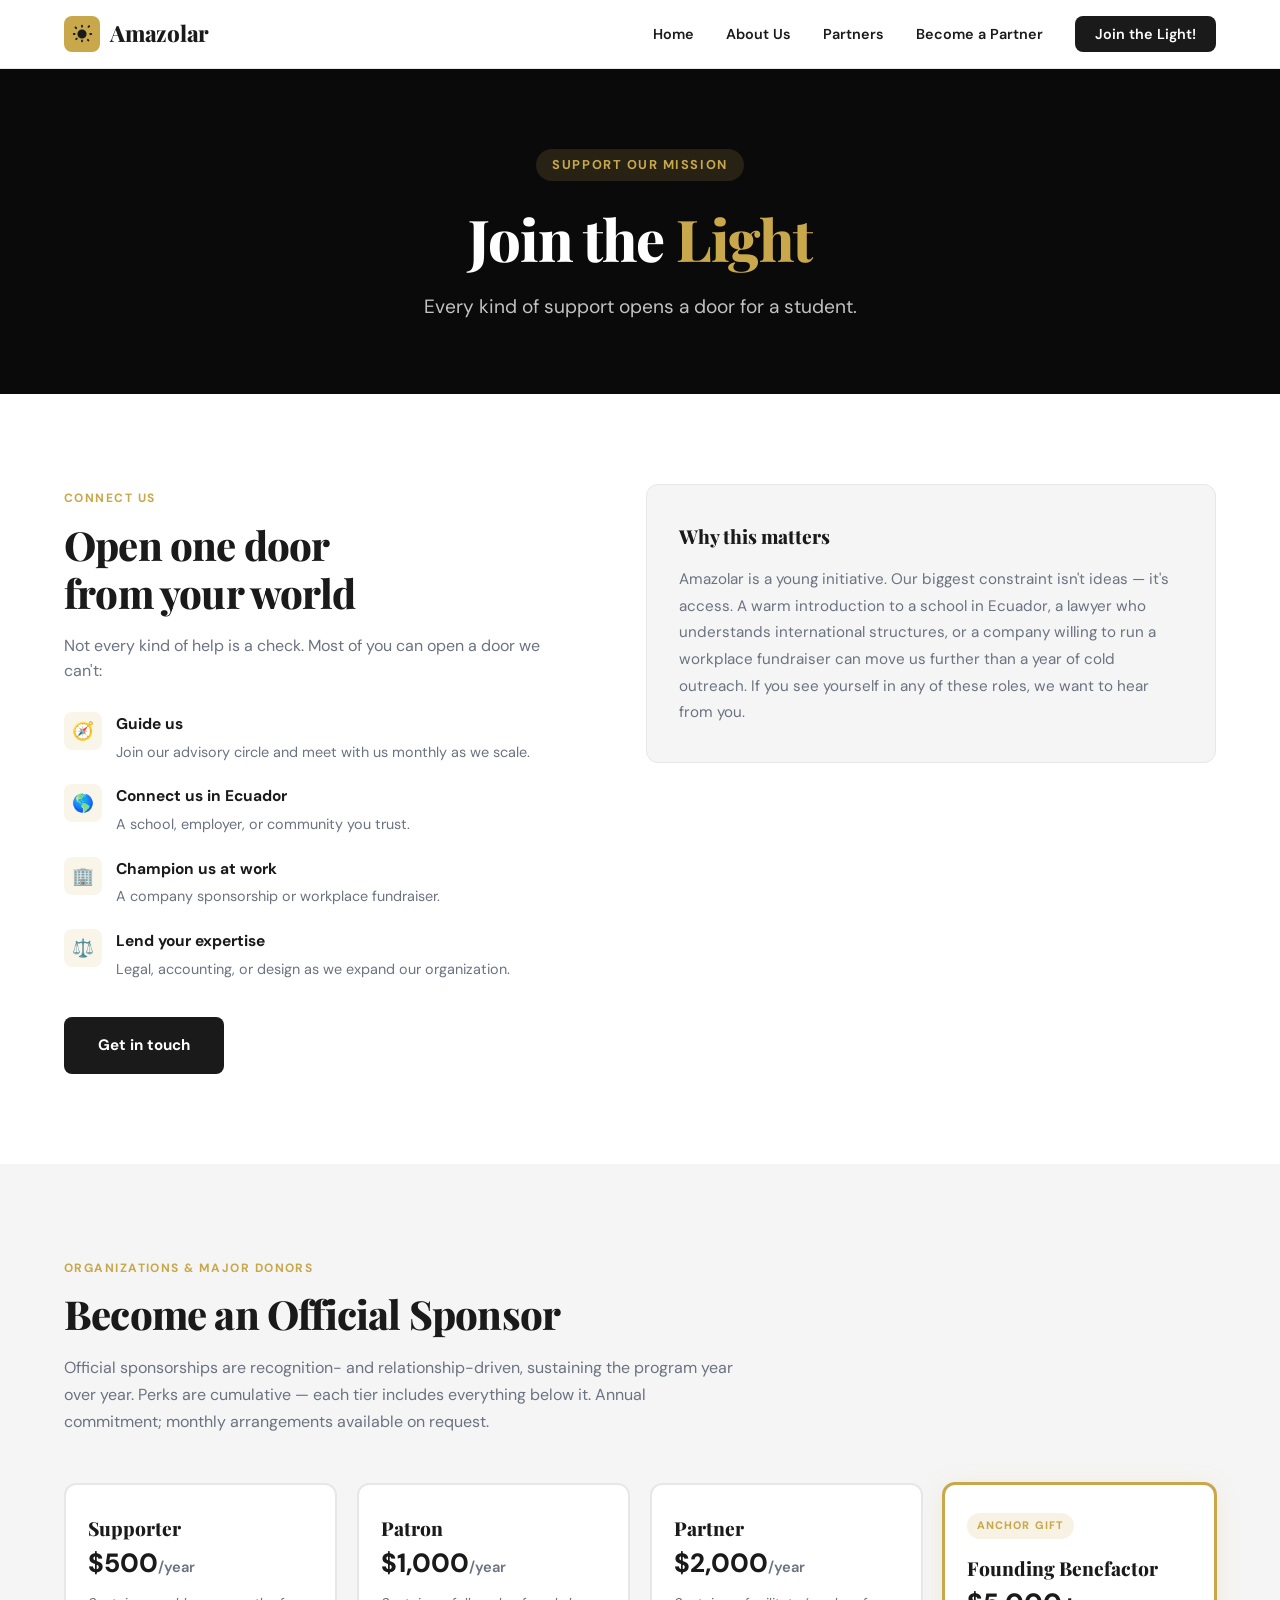
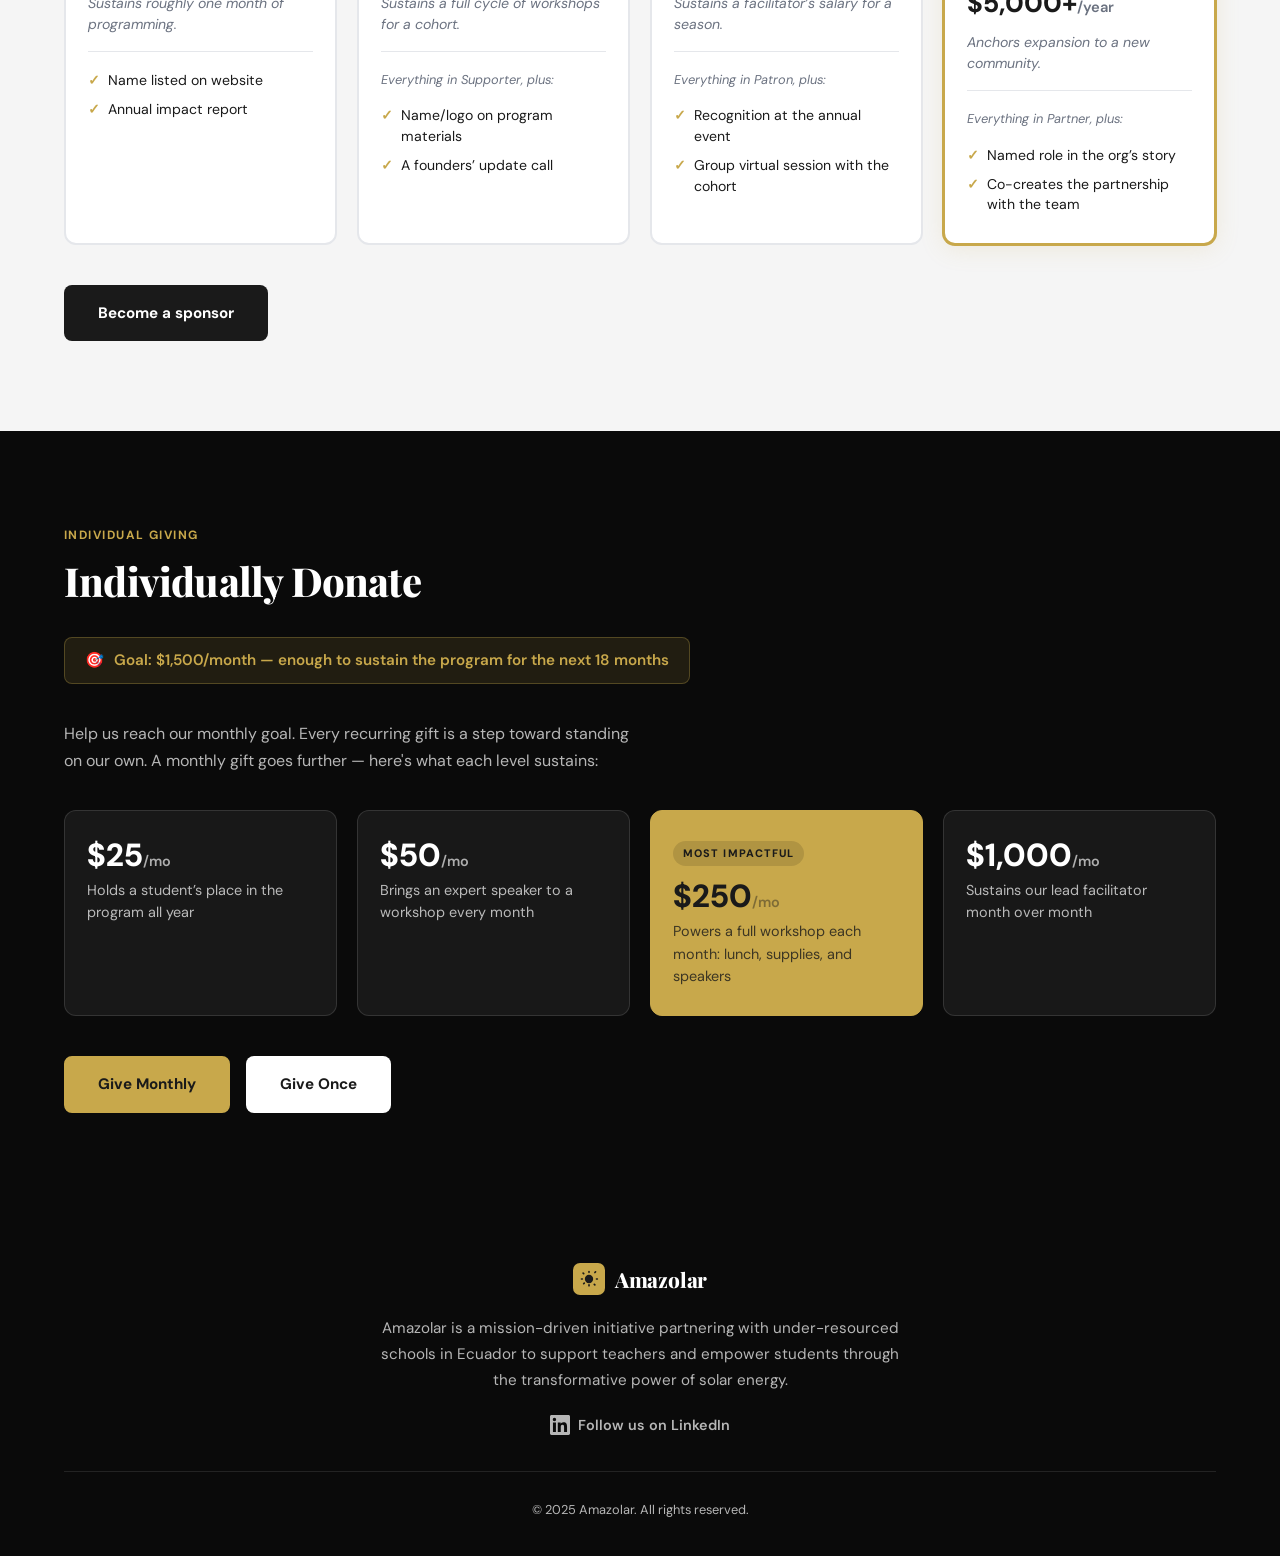
==== join.html @ b2abbf91 "Add /join page and rename CTA buttons to "Join the Light!" - Rename both "Take Action" CTAs (nav + h" ====
<!DOCTYPE html>
<html lang="en">
<head>
  <meta charset="UTF-8" />
  <meta name="viewport" content="width=device-width, initial-scale=1.0" />
  <title>Join the Light — Amazolar</title>

  <link rel="preconnect" href="https://fonts.googleapis.com" />
  <link rel="preconnect" href="https://fonts.gstatic.com" crossorigin />
  <link href="https://fonts.googleapis.com/css2?family=Playfair+Display:wght@700;800;900&family=DM+Sans:wght@400;500;600;700&display=swap" rel="stylesheet" />

  <style>
    /* ============================================================
       CSS VARIABLES — shared with index.html
    ============================================================ */
    :root {
      --navy:         #1a1a1a;
      --navy-light:   #2a2a2a;
      --green:        #c8a84b;
      --green-dark:   #a8883a;
      --white:        #ffffff;
      --off-white:    #f5f5f5;
      --gray:         #6b7280;
      --gray-light:   #e5e7eb;
      --text:         #1a1a1a;
      --dark-bg:      #0a0a0a;
      --font:         'DM Sans', sans-serif;
      --font-heading: 'Playfair Display', serif;
      --radius:       8px;
      --shadow:       0 4px 24px rgba(0,0,0,0.08);
      --transition:   0.25s ease;
    }

    /* ============================================================
       RESET & BASE
    ============================================================ */
    *, *::before, *::after { box-sizing: border-box; margin: 0; padding: 0; }
    html { scroll-behavior: smooth; font-size: 16px; }
    body { font-family: var(--font); color: var(--text); background: var(--white); line-height: 1.6; }
    img  { display: block; max-width: 100%; border-radius: var(--radius); }
    a    { text-decoration: none; color: inherit; }

    /* ============================================================
       UTILITIES
    ============================================================ */
    .container {
      width: 90%;
      max-width: 1160px;
      margin: 0 auto;
    }

    .section        { padding: 90px 0; }
    .section--gray  { background: var(--off-white); }
    .section--dark  { background: var(--dark-bg); color: var(--white); }

    .section-label {
      display: inline-block;
      font-size: 0.75rem;
      font-weight: 700;
      letter-spacing: 0.12em;
      text-transform: uppercase;
      color: var(--green);
      margin-bottom: 12px;
    }

    .section-heading {
      font-family: var(--font-heading);
      font-size: clamp(1.75rem, 3.5vw, 2.5rem);
      font-weight: 800;
      color: var(--navy);
      line-height: 1.2;
      letter-spacing: -0.02em;
      margin-bottom: 16px;
    }
    .section--dark .section-heading { color: var(--white); }

    .section-sub {
      font-size: 1.05rem;
      color: var(--gray);
      max-width: 640px;
    }
    .section--dark .section-sub { color: rgba(255,255,255,0.7); }

    /* Buttons */
    .btn {
      display: inline-block;
      padding: 14px 32px;
      border-radius: var(--radius);
      font-weight: 700;
      font-size: 0.95rem;
      cursor: pointer;
      border: 2px solid transparent;
      transition: background var(--transition), color var(--transition), border-color var(--transition);
    }
    .btn-primary  { background: var(--navy);  color: var(--white); }
    .btn-primary:hover  { background: var(--green); color: var(--navy); }
    .btn-outline  { background: transparent; color: var(--navy); border-color: var(--navy); }
    .btn-outline:hover  { background: var(--navy); color: var(--white); }
    .btn-white    { background: var(--white); color: var(--navy); }
    .btn-white:hover    { background: var(--green); color: var(--navy); }
    .btn-gold     { background: var(--green); color: var(--navy); border-color: var(--green); }
    .btn-gold:hover     { background: var(--green-dark); border-color: var(--green-dark); }

    /* ============================================================
       NAVBAR
    ============================================================ */
    .navbar {
      position: sticky; top: 0; z-index: 1000;
      background: var(--white);
      border-bottom: 1px solid var(--gray-light);
      box-shadow: 0 2px 12px rgba(0,0,0,0.06);
    }
    .navbar__inner {
      display: flex;
      align-items: center;
      justify-content: space-between;
      height: 68px;
    }
    .navbar__logo {
      display: flex;
      align-items: center;
      gap: 10px;
      font-family: var(--font-heading);
      font-size: 1.4rem;
      font-weight: 800;
      color: var(--navy);
      letter-spacing: -0.01em;
    }
    .navbar__logo-icon {
      width: 36px; height: 36px;
      background: var(--green);
      border-radius: 8px;
      display: flex; align-items: center; justify-content: center;
    }
    .navbar__logo-icon svg { width: 22px; height: 22px; fill: var(--navy); }
    .navbar__links {
      display: flex;
      align-items: center;
      gap: 32px;
      list-style: none;
    }
    .navbar__links a {
      font-size: 0.9rem;
      font-weight: 600;
      color: var(--navy);
      transition: color var(--transition);
    }
    .navbar__links a:hover { color: var(--green); }
    .navbar__links .nav-cta a {
      background: var(--navy);
      color: var(--white);
      padding: 9px 20px;
      border-radius: var(--radius);
    }
    .navbar__links .nav-cta a:hover { background: var(--green); color: var(--navy); }
    .navbar__toggle {
      display: none;
      flex-direction: column;
      gap: 5px;
      background: none; border: none; cursor: pointer; padding: 4px;
    }
    .navbar__toggle span {
      display: block;
      width: 24px; height: 2px;
      background: var(--navy);
      border-radius: 2px;
      transition: all var(--transition);
    }

    /* ============================================================
       PAGE HERO
    ============================================================ */
    .page-hero {
      background: var(--dark-bg);
      color: var(--white);
      padding: 80px 0 72px;
      text-align: center;
    }
    .page-hero__eyebrow {
      display: inline-block;
      background: rgba(200,168,75,0.15);
      color: var(--green);
      font-size: 0.8rem;
      font-weight: 700;
      letter-spacing: 0.12em;
      text-transform: uppercase;
      padding: 6px 16px;
      border-radius: 100px;
      margin-bottom: 24px;
    }
    .page-hero__heading {
      font-family: var(--font-heading);
      font-size: clamp(2.2rem, 5vw, 3.6rem);
      font-weight: 800;
      line-height: 1.15;
      letter-spacing: -0.02em;
      margin-bottom: 20px;
    }
    .page-hero__heading em { font-style: normal; color: var(--green); }
    .page-hero__sub {
      font-size: 1.2rem;
      color: rgba(255,255,255,0.75);
      max-width: 520px;
      margin: 0 auto;
    }

    /* ============================================================
       SECTION 1 — CONNECT
    ============================================================ */
    .connect__grid {
      display: grid;
      grid-template-columns: 1fr 1.1fr;
      gap: 64px;
      align-items: start;
    }
    .connect__subhead {
      font-size: 1rem;
      color: var(--gray);
      margin-bottom: 28px;
      max-width: 480px;
    }
    .connect__list {
      list-style: none;
      display: flex;
      flex-direction: column;
      gap: 20px;
      margin-bottom: 36px;
    }
    .connect__item {
      display: flex;
      gap: 14px;
      align-items: flex-start;
    }
    .connect__item-icon {
      flex-shrink: 0;
      width: 38px; height: 38px;
      background: rgba(200,168,75,0.12);
      border-radius: 8px;
      display: flex; align-items: center; justify-content: center;
      font-size: 1.1rem;
    }
    .connect__item-text strong {
      display: block;
      font-weight: 700;
      color: var(--navy);
      margin-bottom: 2px;
      font-size: 0.97rem;
    }
    .connect__item-text span {
      font-size: 0.9rem;
      color: var(--gray);
    }
    .connect__aside {
      background: var(--off-white);
      border: 1px solid var(--gray-light);
      border-radius: 12px;
      padding: 36px 32px;
      align-self: start;
    }
    .connect__aside-heading {
      font-family: var(--font-heading);
      font-size: 1.2rem;
      font-weight: 800;
      color: var(--navy);
      margin-bottom: 14px;
    }
    .connect__aside p {
      font-size: 0.95rem;
      color: var(--gray);
      line-height: 1.75;
    }

    /* ============================================================
       SECTION 2 — SPONSOR TIERS
    ============================================================ */
    .sponsor__intro {
      max-width: 680px;
      margin-bottom: 48px;
    }
    .sponsor__intro p {
      font-size: 1rem;
      color: var(--gray);
      margin-top: 12px;
      line-height: 1.7;
    }
    .tier-grid {
      display: grid;
      grid-template-columns: repeat(4, 1fr);
      gap: 20px;
      margin-bottom: 40px;
    }
    .tier-card {
      background: var(--white);
      border: 2px solid var(--gray-light);
      border-radius: 12px;
      padding: 28px 22px;
      display: flex;
      flex-direction: column;
      transition: transform var(--transition), box-shadow var(--transition);
    }
    .tier-card:hover { transform: translateY(-4px); box-shadow: 0 8px 32px rgba(0,0,0,0.1); }
    .tier-card--featured {
      border-color: var(--green);
      box-shadow: 0 0 0 1px var(--green), 0 4px 24px rgba(200,168,75,0.15);
    }
    .tier-card__badge {
      display: inline-block;
      align-self: flex-start;
      font-size: 0.68rem;
      font-weight: 800;
      letter-spacing: 0.1em;
      text-transform: uppercase;
      background: rgba(200,168,75,0.15);
      color: var(--green);
      padding: 4px 10px;
      border-radius: 100px;
      margin-bottom: 14px;
    }
    .tier-card__name {
      font-family: var(--font-heading);
      font-size: 1.2rem;
      font-weight: 800;
      color: var(--navy);
      margin-bottom: 6px;
    }
    .tier-card__amount {
      font-size: 1.65rem;
      font-weight: 800;
      color: var(--navy);
      line-height: 1;
      margin-bottom: 4px;
    }
    .tier-card__amount span {
      font-size: 0.92rem;
      font-weight: 600;
      color: var(--gray);
    }
    .tier-card__impact {
      font-size: 0.88rem;
      color: var(--gray);
      font-style: italic;
      margin: 12px 0 18px;
      padding-bottom: 16px;
      border-bottom: 1px solid var(--gray-light);
      line-height: 1.5;
    }
    .tier-card__perks {
      list-style: none;
      flex: 1;
      display: flex;
      flex-direction: column;
      gap: 9px;
    }
    .tier-card__perk {
      display: flex;
      gap: 8px;
      align-items: flex-start;
      font-size: 0.88rem;
      color: var(--text);
      line-height: 1.45;
    }
    .tier-card__perk::before {
      content: '✓';
      color: var(--green);
      font-weight: 700;
      flex-shrink: 0;
    }
    .tier-card__inherit {
      font-size: 0.8rem;
      color: var(--gray);
      font-style: italic;
      list-style: none;
      padding-bottom: 6px;
    }

    /* ============================================================
       SECTION 3 — INDIVIDUAL MONTHLY
    ============================================================ */
    .monthly-goal {
      display: inline-flex;
      align-items: center;
      gap: 10px;
      background: rgba(200,168,75,0.12);
      border: 1px solid rgba(200,168,75,0.3);
      border-radius: var(--radius);
      padding: 10px 20px;
      margin-top: 16px;
      margin-bottom: 36px;
      font-size: 0.95rem;
      font-weight: 600;
      color: var(--green);
    }
    .monthly-intro {
      font-size: 1rem;
      color: rgba(255,255,255,0.7);
      max-width: 580px;
      margin-bottom: 36px;
      line-height: 1.7;
    }
    .monthly-grid {
      display: grid;
      grid-template-columns: repeat(4, 1fr);
      gap: 20px;
      margin-bottom: 40px;
    }
    .monthly-card {
      background: rgba(255,255,255,0.06);
      border: 1px solid rgba(255,255,255,0.12);
      border-radius: 12px;
      padding: 28px 22px;
      transition: background var(--transition), transform var(--transition);
    }
    .monthly-card:hover { background: rgba(255,255,255,0.1); transform: translateY(-2px); }
    .monthly-card--featured {
      background: var(--green);
      border-color: var(--green);
    }
    .monthly-card--featured .monthly-card__amount { color: var(--navy); }
    .monthly-card--featured .monthly-card__amount span { color: rgba(26,26,26,0.65); }
    .monthly-card--featured .monthly-card__impact   { color: var(--navy); opacity: 0.8; }
    .monthly-card--featured .monthly-card__badge    { background: rgba(0,0,0,0.12); color: var(--navy); }
    .monthly-card__badge {
      display: inline-block;
      font-size: 0.68rem;
      font-weight: 800;
      letter-spacing: 0.1em;
      text-transform: uppercase;
      background: rgba(255,255,255,0.1);
      color: rgba(255,255,255,0.7);
      padding: 4px 10px;
      border-radius: 100px;
      margin-bottom: 14px;
    }
    .monthly-card__amount {
      font-size: 2rem;
      font-weight: 800;
      color: var(--white);
      line-height: 1;
      margin-bottom: 8px;
    }
    .monthly-card__amount span {
      font-size: 0.9rem;
      font-weight: 600;
      opacity: 0.65;
    }
    .monthly-card__impact {
      font-size: 0.9rem;
      color: rgba(255,255,255,0.7);
      line-height: 1.55;
    }
    .join-ctas {
      display: flex;
      gap: 16px;
      flex-wrap: wrap;
      align-items: center;
    }

    /* ============================================================
       FOOTER
    ============================================================ */
    .footer {
      background: var(--dark-bg);
      color: rgba(255,255,255,0.7);
      padding: 60px 0 36px;
    }
    .footer__inner {
      display: flex;
      flex-direction: column;
      align-items: center;
      text-align: center;
      gap: 20px;
    }
    .footer__logo {
      display: flex;
      align-items: center;
      gap: 10px;
      font-family: var(--font-heading);
      font-size: 1.3rem;
      font-weight: 800;
      color: var(--white);
      letter-spacing: -0.01em;
    }
    .footer__logo-icon {
      width: 32px; height: 32px;
      background: var(--green);
      border-radius: 7px;
      display: flex; align-items: center; justify-content: center;
    }
    .footer__logo-icon svg { width: 20px; height: 20px; fill: var(--navy); }
    .footer__mission {
      max-width: 520px;
      font-size: 0.95rem;
      line-height: 1.7;
    }
    .footer__social a {
      display: inline-flex;
      align-items: center;
      gap: 8px;
      color: rgba(255,255,255,0.7);
      font-size: 0.9rem;
      font-weight: 600;
      transition: color var(--transition);
    }
    .footer__social a:hover { color: var(--white); }
    .footer__social svg { width: 20px; height: 20px; fill: currentColor; }
    .footer__divider {
      width: 100%;
      height: 1px;
      background: rgba(255,255,255,0.1);
      margin: 8px 0;
    }
    .footer__copy { font-size: 0.8rem; }

    /* ============================================================
       RESPONSIVE
    ============================================================ */
    @media (max-width: 1000px) {
      .tier-grid    { grid-template-columns: repeat(2, 1fr); }
      .monthly-grid { grid-template-columns: repeat(2, 1fr); }
      .connect__grid { grid-template-columns: 1fr; gap: 40px; }
    }

    @media (max-width: 640px) {
      .section { padding: 64px 0; }
      .tier-grid    { grid-template-columns: 1fr; }
      .monthly-grid { grid-template-columns: 1fr; }
      .join-ctas    { flex-direction: column; }
      .join-ctas .btn { text-align: center; width: 100%; }

      .navbar__links { display: none; flex-direction: column; gap: 0; }
      .navbar__links.open {
        display: flex;
        position: absolute;
        top: 68px; left: 0;
        width: 100%;
        background: var(--white);
        border-bottom: 1px solid var(--gray-light);
        padding: 16px 0;
      }
      .navbar__links.open li { width: 100%; }
      .navbar__links.open li a { display: block; padding: 12px 24px; font-size: 1rem; }
      .navbar__links.open .nav-cta a { margin: 8px 24px; display: block; text-align: center; }
      .navbar__toggle { display: flex; }
      .navbar { position: relative; }
    }
  </style>
</head>
<body>

  <!-- ============================================================
       NAVBAR
  ============================================================ -->
  <nav class="navbar" role="navigation" aria-label="Main navigation">
    <div class="container navbar__inner">

      <a class="navbar__logo" href="/" aria-label="Amazolar home">
        <div class="navbar__logo-icon" aria-hidden="true">
          <svg viewBox="0 0 24 24" xmlns="http://www.w3.org/2000/svg" aria-hidden="true">
            <path d="M12 2a1 1 0 0 1 1 1v1a1 1 0 0 1-2 0V3a1 1 0 0 1 1-1zm0 16a1 1 0 0 1 1 1v1a1 1 0 0 1-2 0v-1a1 1 0 0 1 1-1zM4.22 4.22a1 1 0 0 1 1.42 0l.7.7a1 1 0 0 1-1.41 1.42l-.71-.71a1 1 0 0 1 0-1.41zm13.44 13.44a1 1 0 0 1 1.41 0l.71.71a1 1 0 0 1-1.41 1.41l-.71-.71a1 1 0 0 1 0-1.41zM2 12a1 1 0 0 1 1-1h1a1 1 0 0 1 0 2H3a1 1 0 0 1-1-1zm18 0a1 1 0 0 1 1-1h1a1 1 0 0 1 0 2h-1a1 1 0 0 1-1-1zM4.92 18.36a1 1 0 0 1 0-1.41l.7-.71a1 1 0 1 1 1.42 1.41l-.71.71a1 1 0 0 1-1.41 0zm13.44-13.44a1 1 0 0 1 0-1.41l.71-.71a1 1 0 1 1 1.41 1.41l-.71.71a1 1 0 0 1-1.41 0zM12 7a5 5 0 1 1 0 10A5 5 0 0 1 12 7z"/>
          </svg>
        </div>
        Amazolar
      </a>

      <ul class="navbar__links" id="navLinks">
        <li><a href="/#home">Home</a></li>
        <li><a href="/#about">About Us</a></li>
        <li><a href="/#recognitions">Partners</a></li>
        <li><a href="/#partner">Become a Partner</a></li>
        <li class="nav-cta"><a href="/join" aria-current="page">Join the Light!</a></li>
      </ul>

      <button class="navbar__toggle" id="navToggle" aria-expanded="false" aria-controls="navLinks" aria-label="Toggle navigation">
        <span></span><span></span><span></span>
      </button>
    </div>
  </nav>

  <!-- ============================================================
       PAGE HERO
  ============================================================ -->
  <section class="page-hero" aria-labelledby="join-heading">
    <div class="container">
      <div class="page-hero__eyebrow">Support Our Mission</div>
      <h1 class="page-hero__heading" id="join-heading">
        Join the <em>Light</em>
      </h1>
      <p class="page-hero__sub">
        Every kind of support opens a door for a student.
      </p>
    </div>
  </section>

  <!-- ============================================================
       SECTION 1 — CONNECT US
  ============================================================ -->
  <section class="section" id="connect" aria-labelledby="connect-heading">
    <div class="container">
      <div class="connect__grid">

        <!-- Left: heading + list + CTA -->
        <div>
          <span class="section-label">Connect Us</span>
          <h2 class="section-heading" id="connect-heading">
            Open one door<br />from your world
          </h2>
          <p class="connect__subhead">
            Not every kind of help is a check. Most of you can open a door we can't:
          </p>
          <ul class="connect__list" id="connect-list" aria-label="Ways to connect us">
            <!-- rendered by JS -->
          </ul>
          <a href="#" id="connect-cta" class="btn btn-primary">Get in touch</a>
        </div>

        <!-- Right: context aside -->
        <aside class="connect__aside" aria-label="Why this matters">
          <div class="connect__aside-heading">Why this matters</div>
          <p>
            Amazolar is a young initiative. Our biggest constraint isn't ideas — it's access.
            A warm introduction to a school in Ecuador, a lawyer who understands international
            structures, or a company willing to run a workplace fundraiser can move us further
            than a year of cold outreach. If you see yourself in any of these roles, we want
            to hear from you.
          </p>
        </aside>

      </div>
    </div>
  </section>

  <!-- ============================================================
       SECTION 2 — BECOME AN OFFICIAL SPONSOR
  ============================================================ -->
  <section class="section section--gray" id="sponsors" aria-labelledby="sponsor-heading">
    <div class="container">

      <div class="sponsor__intro">
        <span class="section-label">Organizations &amp; Major Donors</span>
        <h2 class="section-heading" id="sponsor-heading">Become an Official Sponsor</h2>
        <p>
          Official sponsorships are recognition- and relationship-driven, sustaining the program
          year over year. Perks are cumulative — each tier includes everything below it.
          Annual commitment; monthly arrangements available on request.
        </p>
      </div>

      <div class="tier-grid" id="sponsor-tiers" role="list" aria-label="Sponsorship tiers">
        <!-- rendered by JS -->
      </div>

      <a href="#" id="sponsor-cta" class="btn btn-primary">Become a sponsor</a>

    </div>
  </section>

  <!-- ============================================================
       SECTION 3 — INDIVIDUALLY DONATE
  ============================================================ -->
  <section class="section section--dark" id="donate" aria-labelledby="donate-heading">
    <div class="container">

      <span class="section-label">Individual Giving</span>
      <h2 class="section-heading" id="donate-heading">Individually Donate</h2>

      <div class="monthly-goal" role="status" aria-label="Fundraising goal">
        <span aria-hidden="true">🎯</span>
        Goal: $1,500/month — enough to sustain the program for the next 18 months
      </div>

      <p class="monthly-intro">
        Help us reach our monthly goal. Every recurring gift is a step toward standing on our own.
        A monthly gift goes further — here's what each level sustains:
      </p>

      <div class="monthly-grid" id="monthly-tiers" role="list" aria-label="Monthly giving levels">
        <!-- rendered by JS -->
      </div>

      <div class="join-ctas">
        <a href="#" id="donate-monthly-cta" class="btn btn-gold">Give Monthly</a>
        <a href="#" id="donate-once-cta"    class="btn btn-white">Give Once</a>
      </div>

    </div>
  </section>

  <!-- ============================================================
       FOOTER
  ============================================================ -->
  <footer class="footer" role="contentinfo">
    <div class="container footer__inner">

      <div class="footer__logo">
        <div class="footer__logo-icon" aria-hidden="true">
          <svg viewBox="0 0 24 24" xmlns="http://www.w3.org/2000/svg" aria-hidden="true">
            <path d="M12 2a1 1 0 0 1 1 1v1a1 1 0 0 1-2 0V3a1 1 0 0 1 1-1zm0 16a1 1 0 0 1 1 1v1a1 1 0 0 1-2 0v-1a1 1 0 0 1 1-1zM4.22 4.22a1 1 0 0 1 1.42 0l.7.7a1 1 0 0 1-1.41 1.42l-.71-.71a1 1 0 0 1 0-1.41zm13.44 13.44a1 1 0 0 1 1.41 0l.71.71a1 1 0 0 1-1.41 1.41l-.71-.71a1 1 0 0 1 0-1.41zM2 12a1 1 0 0 1 1-1h1a1 1 0 0 1 0 2H3a1 1 0 0 1-1-1zm18 0a1 1 0 0 1 1-1h1a1 1 0 0 1 0 2h-1a1 1 0 0 1-1-1zM4.92 18.36a1 1 0 0 1 0-1.41l.7-.71a1 1 0 1 1 1.42 1.41l-.71.71a1 1 0 0 1-1.41 0zm13.44-13.44a1 1 0 0 1 0-1.41l.71-.71a1 1 0 1 1 1.41 1.41l-.71.71a1 1 0 0 1-1.41 0zM12 7a5 5 0 1 1 0 10A5 5 0 0 1 12 7z"/>
          </svg>
        </div>
        Amazolar
      </div>

      <p class="footer__mission">
        Amazolar is a mission-driven initiative partnering with under-resourced schools
        in Ecuador to support teachers and empower students through the transformative
        power of solar energy.
      </p>

      <div class="footer__social">
        <a href="https://www.linkedin.com/company/amazolar" target="_blank" rel="noopener noreferrer" aria-label="Amazolar on LinkedIn">
          <svg viewBox="0 0 24 24" xmlns="http://www.w3.org/2000/svg" aria-hidden="true">
            <path d="M20.447 20.452h-3.554v-5.569c0-1.328-.027-3.037-1.852-3.037-1.853 0-2.136 1.445-2.136 2.939v5.667H9.351V9h3.414v1.561h.046c.477-.9 1.637-1.85 3.37-1.85 3.601 0 4.267 2.37 4.267 5.455v6.286zM5.337 7.433a2.062 2.062 0 0 1-2.063-2.065 2.064 2.064 0 1 1 2.063 2.065zm1.782 13.019H3.555V9h3.564v11.452zM22.225 0H1.771C.792 0 0 .774 0 1.729v20.542C0 23.227.792 24 1.771 24h20.451C23.2 24 24 23.227 24 22.271V1.729C24 .774 23.2 0 22.222 0h.003z"/>
          </svg>
          Follow us on LinkedIn
        </a>
      </div>

      <div class="footer__divider"></div>
      <p class="footer__copy">&copy; 2025 Amazolar. All rights reserved.</p>
    </div>
  </footer>

  <style>.sr-only { position:absolute; width:1px; height:1px; padding:0; margin:-1px; overflow:hidden; clip:rect(0,0,0,0); white-space:nowrap; border:0; }</style>

  <!-- Links config (edit links.js to wire up real URLs) -->
  <script src="links.js"></script>

  <script>
    // ============================================================
    // DATA ARRAYS — edit these to update the page content
    // ============================================================

    const CONNECT_ITEMS = [
      {
        icon: '🧭',
        label: 'Guide us',
        desc:  'Join our advisory circle and meet with us monthly as we scale.',
      },
      {
        icon: '🌎',
        label: 'Connect us in Ecuador',
        desc:  'A school, employer, or community you trust.',
      },
      {
        icon: '🏢',
        label: 'Champion us at work',
        desc:  'A company sponsorship or workplace fundraiser.',
      },
      {
        icon: '⚖️',
        label: 'Lend your expertise',
        desc:  'Legal, accounting, or design as we expand our organization.',
      },
    ];

    // Perks are incremental per tier; the renderer builds cumulative lists.
    const SPONSOR_TIERS = [
      {
        name:   'Supporter',
        amount: '$500',
        impact: 'Sustains roughly one month of programming.',
        perks: [
          'Name listed on website',
          'Annual impact report',
        ],
      },
      {
        name:   'Patron',
        amount: '$1,000',
        impact: 'Sustains a full cycle of workshops for a cohort.',
        perks: [
          'Name/logo on program materials',
          'A founders\u2019 update call',
        ],
      },
      {
        name:   'Partner',
        amount: '$2,000',
        impact: 'Sustains a facilitator\u2019s salary for a season.',
        perks: [
          'Recognition at the annual event',
          'Group virtual session with the cohort',
        ],
      },
      {
        name:     'Founding Benefactor',
        amount:   '$5,000+',
        impact:   'Anchors expansion to a new community.',
        featured: true,
        perks: [
          'Named role in the org\u2019s story',
          'Co-creates the partnership with the team',
        ],
      },
    ];

    const MONTHLY_TIERS = [
      {
        amount: '$25',
        impact: 'Holds a student\u2019s place in the program all year',
      },
      {
        amount: '$50',
        impact: 'Brings an expert speaker to a workshop every month',
      },
      {
        amount:   '$250',
        impact:   'Powers a full workshop each month: lunch, supplies, and speakers',
        featured: true,
      },
      {
        amount: '$1,000',
        impact: 'Sustains our lead facilitator month over month',
      },
    ];

    // ============================================================
    // RENDERERS
    // ============================================================

    function renderConnectItems() {
      document.getElementById('connect-list').innerHTML = CONNECT_ITEMS.map(item => `
        <li class="connect__item">
          <div class="connect__item-icon" aria-hidden="true">${item.icon}</div>
          <div class="connect__item-text">
            <strong>${item.label}</strong>
            <span>${item.desc}</span>
          </div>
        </li>
      `).join('');
    }

    function renderSponsorTiers() {
      const container = document.getElementById('sponsor-tiers');

      container.innerHTML = SPONSOR_TIERS.map((tier, idx) => {
        const inheritNote = idx > 0
          ? `<li class="tier-card__inherit">Everything in ${SPONSOR_TIERS[idx - 1].name}, plus:</li>`
          : '';
        const perksHtml = tier.perks.map(p =>
          `<li class="tier-card__perk">${p}</li>`
        ).join('');

        return `
          <div class="tier-card${tier.featured ? ' tier-card--featured' : ''}" role="listitem">
            ${tier.featured ? '<div class="tier-card__badge">Anchor Gift</div>' : ''}
            <div class="tier-card__name">${tier.name}</div>
            <div class="tier-card__amount">${tier.amount}<span>/year</span></div>
            <div class="tier-card__impact">${tier.impact}</div>
            <ul class="tier-card__perks" aria-label="Recognition for ${tier.name}">
              ${inheritNote}
              ${perksHtml}
            </ul>
          </div>
        `;
      }).join('');
    }

    function renderMonthlyTiers() {
      document.getElementById('monthly-tiers').innerHTML = MONTHLY_TIERS.map(tier => `
        <div class="monthly-card${tier.featured ? ' monthly-card--featured' : ''}" role="listitem">
          ${tier.featured ? '<div class="monthly-card__badge">Most impactful</div>' : ''}
          <div class="monthly-card__amount">${tier.amount}<span>/mo</span></div>
          <div class="monthly-card__impact">${tier.impact}</div>
        </div>
      `).join('');
    }

    function wireLinks() {
      document.getElementById('connect-cta').href      = LINKS.CONNECT_ACTION;
      document.getElementById('sponsor-cta').href      = LINKS.SPONSOR_ACTION;
      document.getElementById('donate-monthly-cta').href = LINKS.DONATE_MONTHLY_URL;
      document.getElementById('donate-once-cta').href  = LINKS.DONATE_ONCE_URL;
    }

    // Mobile nav toggle
    const toggle   = document.getElementById('navToggle');
    const navLinks = document.getElementById('navLinks');
    toggle.addEventListener('click', () => {
      const isOpen = navLinks.classList.toggle('open');
      toggle.setAttribute('aria-expanded', isOpen);
    });
    navLinks.querySelectorAll('a').forEach(link => {
      link.addEventListener('click', () => {
        navLinks.classList.remove('open');
        toggle.setAttribute('aria-expanded', false);
      });
    });

    // Init
    document.addEventListener('DOMContentLoaded', () => {
      renderConnectItems();
      renderSponsorTiers();
      renderMonthlyTiers();
      wireLinks();
    });
  </script>

</body>
</html>
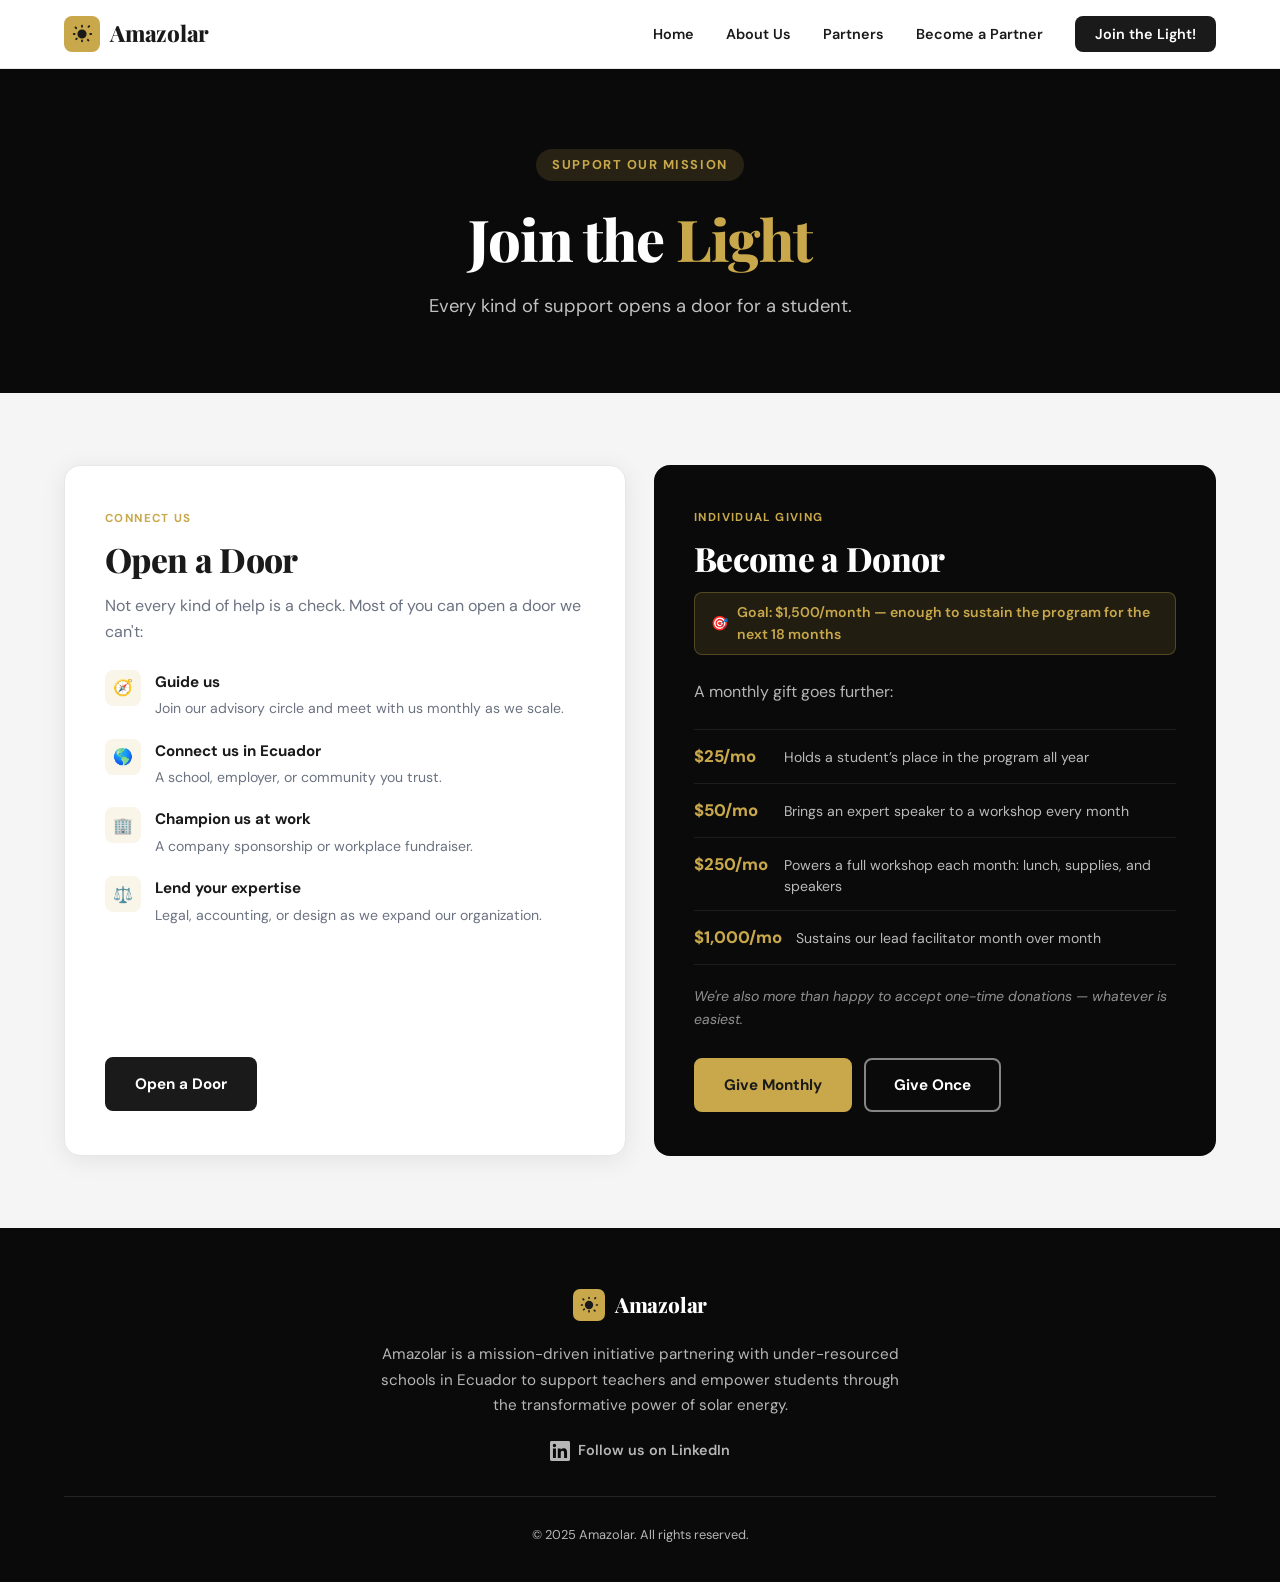
==== commit 72e0e98a: "Redesign /join page: two-column layout, remove sponsor tiers - Remove "Become an Official Sponsor" s" ====
--- a/join.html
+++ b/join.html
@@ -36,7 +36,7 @@
     ============================================================ */
     *, *::before, *::after { box-sizing: border-box; margin: 0; padding: 0; }
     html { scroll-behavior: smooth; font-size: 16px; }
-    body { font-family: var(--font); color: var(--text); background: var(--white); line-height: 1.6; }
+    body { font-family: var(--font); color: var(--text); background: var(--off-white); line-height: 1.6; }
     img  { display: block; max-width: 100%; border-radius: var(--radius); }
     a    { text-decoration: none; color: inherit; }
 
@@ -49,42 +49,22 @@
       margin: 0 auto;
     }
 
-    .section        { padding: 90px 0; }
-    .section--gray  { background: var(--off-white); }
-    .section--dark  { background: var(--dark-bg); color: var(--white); }
+    .section { padding: 72px 0; }
 
     .section-label {
       display: inline-block;
-      font-size: 0.75rem;
+      font-size: 0.72rem;
       font-weight: 700;
       letter-spacing: 0.12em;
       text-transform: uppercase;
       color: var(--green);
-      margin-bottom: 12px;
-    }
-
-    .section-heading {
-      font-family: var(--font-heading);
-      font-size: clamp(1.75rem, 3.5vw, 2.5rem);
-      font-weight: 800;
-      color: var(--navy);
-      line-height: 1.2;
-      letter-spacing: -0.02em;
-      margin-bottom: 16px;
-    }
-    .section--dark .section-heading { color: var(--white); }
-
-    .section-sub {
-      font-size: 1.05rem;
-      color: var(--gray);
-      max-width: 640px;
-    }
-    .section--dark .section-sub { color: rgba(255,255,255,0.7); }
+      margin-bottom: 10px;
+    }
 
     /* Buttons */
     .btn {
       display: inline-block;
-      padding: 14px 32px;
+      padding: 13px 28px;
       border-radius: var(--radius);
       font-weight: 700;
       font-size: 0.95rem;
@@ -92,14 +72,16 @@
       border: 2px solid transparent;
       transition: background var(--transition), color var(--transition), border-color var(--transition);
     }
-    .btn-primary  { background: var(--navy);  color: var(--white); }
-    .btn-primary:hover  { background: var(--green); color: var(--navy); }
-    .btn-outline  { background: transparent; color: var(--navy); border-color: var(--navy); }
-    .btn-outline:hover  { background: var(--navy); color: var(--white); }
-    .btn-white    { background: var(--white); color: var(--navy); }
-    .btn-white:hover    { background: var(--green); color: var(--navy); }
-    .btn-gold     { background: var(--green); color: var(--navy); border-color: var(--green); }
-    .btn-gold:hover     { background: var(--green-dark); border-color: var(--green-dark); }
+    .btn-primary { background: var(--navy); color: var(--white); }
+    .btn-primary:hover { background: var(--green); color: var(--navy); }
+    .btn-gold  { background: var(--green); color: var(--navy); border-color: var(--green); }
+    .btn-gold:hover  { background: var(--green-dark); border-color: var(--green-dark); }
+    .btn-outline-white {
+      background: transparent;
+      color: var(--white);
+      border-color: rgba(255,255,255,0.5);
+    }
+    .btn-outline-white:hover { background: rgba(255,255,255,0.1); border-color: var(--white); }
 
     /* ============================================================
        NAVBAR
@@ -111,431 +93,237 @@
       box-shadow: 0 2px 12px rgba(0,0,0,0.06);
     }
     .navbar__inner {
-      display: flex;
-      align-items: center;
-      justify-content: space-between;
-      height: 68px;
+      display: flex; align-items: center; justify-content: space-between; height: 68px;
     }
     .navbar__logo {
-      display: flex;
-      align-items: center;
-      gap: 10px;
-      font-family: var(--font-heading);
-      font-size: 1.4rem;
-      font-weight: 800;
-      color: var(--navy);
-      letter-spacing: -0.01em;
+      display: flex; align-items: center; gap: 10px;
+      font-family: var(--font-heading); font-size: 1.4rem; font-weight: 800;
+      color: var(--navy); letter-spacing: -0.01em;
     }
     .navbar__logo-icon {
-      width: 36px; height: 36px;
-      background: var(--green);
-      border-radius: 8px;
+      width: 36px; height: 36px; background: var(--green); border-radius: 8px;
       display: flex; align-items: center; justify-content: center;
     }
     .navbar__logo-icon svg { width: 22px; height: 22px; fill: var(--navy); }
     .navbar__links {
-      display: flex;
-      align-items: center;
-      gap: 32px;
-      list-style: none;
+      display: flex; align-items: center; gap: 32px; list-style: none;
     }
     .navbar__links a {
-      font-size: 0.9rem;
-      font-weight: 600;
-      color: var(--navy);
+      font-size: 0.9rem; font-weight: 600; color: var(--navy);
       transition: color var(--transition);
     }
     .navbar__links a:hover { color: var(--green); }
     .navbar__links .nav-cta a {
-      background: var(--navy);
-      color: var(--white);
-      padding: 9px 20px;
-      border-radius: var(--radius);
+      background: var(--navy); color: var(--white);
+      padding: 9px 20px; border-radius: var(--radius);
     }
     .navbar__links .nav-cta a:hover { background: var(--green); color: var(--navy); }
     .navbar__toggle {
-      display: none;
-      flex-direction: column;
-      gap: 5px;
+      display: none; flex-direction: column; gap: 5px;
       background: none; border: none; cursor: pointer; padding: 4px;
     }
     .navbar__toggle span {
-      display: block;
-      width: 24px; height: 2px;
-      background: var(--navy);
-      border-radius: 2px;
-      transition: all var(--transition);
+      display: block; width: 24px; height: 2px; background: var(--navy);
+      border-radius: 2px; transition: all var(--transition);
     }
 
     /* ============================================================
        PAGE HERO
     ============================================================ */
     .page-hero {
-      background: var(--dark-bg);
-      color: var(--white);
-      padding: 80px 0 72px;
-      text-align: center;
+      background: var(--dark-bg); color: var(--white);
+      padding: 80px 0 72px; text-align: center;
     }
     .page-hero__eyebrow {
       display: inline-block;
-      background: rgba(200,168,75,0.15);
-      color: var(--green);
-      font-size: 0.8rem;
-      font-weight: 700;
-      letter-spacing: 0.12em;
-      text-transform: uppercase;
-      padding: 6px 16px;
-      border-radius: 100px;
-      margin-bottom: 24px;
+      background: rgba(200,168,75,0.15); color: var(--green);
+      font-size: 0.8rem; font-weight: 700; letter-spacing: 0.12em; text-transform: uppercase;
+      padding: 6px 16px; border-radius: 100px; margin-bottom: 24px;
     }
     .page-hero__heading {
       font-family: var(--font-heading);
       font-size: clamp(2.2rem, 5vw, 3.6rem);
-      font-weight: 800;
-      line-height: 1.15;
-      letter-spacing: -0.02em;
-      margin-bottom: 20px;
+      font-weight: 800; line-height: 1.15; letter-spacing: -0.02em; margin-bottom: 20px;
     }
     .page-hero__heading em { font-style: normal; color: var(--green); }
     .page-hero__sub {
-      font-size: 1.2rem;
-      color: rgba(255,255,255,0.75);
-      max-width: 520px;
-      margin: 0 auto;
-    }
-
-    /* ============================================================
-       SECTION 1 — CONNECT
-    ============================================================ */
-    .connect__grid {
+      font-size: 1.15rem; color: rgba(255,255,255,0.75);
+      max-width: 500px; margin: 0 auto;
+    }
+
+    /* ============================================================
+       TWO-OPTION GRID
+    ============================================================ */
+    .options-grid {
       display: grid;
-      grid-template-columns: 1fr 1.1fr;
-      gap: 64px;
-      align-items: start;
-    }
-    .connect__subhead {
+      grid-template-columns: 1fr 1fr;
+      gap: 28px;
+      align-items: stretch;
+    }
+
+    /* Shared card shell */
+    .option-card {
+      border-radius: 16px;
+      padding: 44px 40px;
+      display: flex;
+      flex-direction: column;
+    }
+
+    /* ── Left card: "Open a Door" ── */
+    .option-card--light {
+      background: var(--white);
+      border: 1px solid var(--gray-light);
+      box-shadow: var(--shadow);
+    }
+
+    /* ── Right card: "Become a Donor" ── */
+    .option-card--dark {
+      background: var(--dark-bg);
+      color: var(--white);
+    }
+    .option-card--dark .section-label { color: var(--green); }
+
+    .option-card__heading {
+      font-family: var(--font-heading);
+      font-size: clamp(1.6rem, 2.8vw, 2.1rem);
+      font-weight: 800;
+      line-height: 1.2;
+      letter-spacing: -0.02em;
+      margin-bottom: 14px;
+    }
+    .option-card--light .option-card__heading { color: var(--navy); }
+    .option-card--dark  .option-card__heading { color: var(--white); }
+
+    .option-card__subhead {
       font-size: 1rem;
-      color: var(--gray);
-      margin-bottom: 28px;
-      max-width: 480px;
-    }
+      line-height: 1.65;
+      margin-bottom: 24px;
+    }
+    .option-card--light .option-card__subhead { color: var(--gray); }
+    .option-card--dark  .option-card__subhead { color: rgba(255,255,255,0.7); }
+
+    /* ── Connect items (left card) ── */
     .connect__list {
       list-style: none;
-      display: flex;
-      flex-direction: column;
-      gap: 20px;
-      margin-bottom: 36px;
+      display: flex; flex-direction: column; gap: 18px;
+      margin-bottom: 32px;
+      flex: 1;
     }
     .connect__item {
-      display: flex;
-      gap: 14px;
-      align-items: flex-start;
+      display: flex; gap: 14px; align-items: flex-start;
     }
     .connect__item-icon {
       flex-shrink: 0;
-      width: 38px; height: 38px;
+      width: 36px; height: 36px;
       background: rgba(200,168,75,0.12);
       border-radius: 8px;
       display: flex; align-items: center; justify-content: center;
-      font-size: 1.1rem;
+      font-size: 1rem;
     }
     .connect__item-text strong {
-      display: block;
-      font-weight: 700;
-      color: var(--navy);
-      margin-bottom: 2px;
-      font-size: 0.97rem;
-    }
-    .connect__item-text span {
-      font-size: 0.9rem;
-      color: var(--gray);
-    }
-    .connect__aside {
-      background: var(--off-white);
-      border: 1px solid var(--gray-light);
-      border-radius: 12px;
-      padding: 36px 32px;
-      align-self: start;
-    }
-    .connect__aside-heading {
-      font-family: var(--font-heading);
-      font-size: 1.2rem;
-      font-weight: 800;
-      color: var(--navy);
-      margin-bottom: 14px;
-    }
-    .connect__aside p {
-      font-size: 0.95rem;
-      color: var(--gray);
-      line-height: 1.75;
-    }
-
-    /* ============================================================
-       SECTION 2 — SPONSOR TIERS
-    ============================================================ */
-    .sponsor__intro {
-      max-width: 680px;
-      margin-bottom: 48px;
-    }
-    .sponsor__intro p {
-      font-size: 1rem;
-      color: var(--gray);
-      margin-top: 12px;
-      line-height: 1.7;
-    }
-    .tier-grid {
-      display: grid;
-      grid-template-columns: repeat(4, 1fr);
-      gap: 20px;
-      margin-bottom: 40px;
-    }
-    .tier-card {
-      background: var(--white);
-      border: 2px solid var(--gray-light);
-      border-radius: 12px;
-      padding: 28px 22px;
-      display: flex;
-      flex-direction: column;
-      transition: transform var(--transition), box-shadow var(--transition);
-    }
-    .tier-card:hover { transform: translateY(-4px); box-shadow: 0 8px 32px rgba(0,0,0,0.1); }
-    .tier-card--featured {
-      border-color: var(--green);
-      box-shadow: 0 0 0 1px var(--green), 0 4px 24px rgba(200,168,75,0.15);
-    }
-    .tier-card__badge {
-      display: inline-block;
-      align-self: flex-start;
-      font-size: 0.68rem;
-      font-weight: 800;
-      letter-spacing: 0.1em;
-      text-transform: uppercase;
-      background: rgba(200,168,75,0.15);
-      color: var(--green);
-      padding: 4px 10px;
-      border-radius: 100px;
-      margin-bottom: 14px;
-    }
-    .tier-card__name {
-      font-family: var(--font-heading);
-      font-size: 1.2rem;
-      font-weight: 800;
-      color: var(--navy);
-      margin-bottom: 6px;
-    }
-    .tier-card__amount {
-      font-size: 1.65rem;
-      font-weight: 800;
-      color: var(--navy);
-      line-height: 1;
-      margin-bottom: 4px;
-    }
-    .tier-card__amount span {
-      font-size: 0.92rem;
-      font-weight: 600;
-      color: var(--gray);
-    }
-    .tier-card__impact {
-      font-size: 0.88rem;
-      color: var(--gray);
-      font-style: italic;
-      margin: 12px 0 18px;
-      padding-bottom: 16px;
-      border-bottom: 1px solid var(--gray-light);
-      line-height: 1.5;
-    }
-    .tier-card__perks {
-      list-style: none;
-      flex: 1;
-      display: flex;
-      flex-direction: column;
-      gap: 9px;
-    }
-    .tier-card__perk {
-      display: flex;
-      gap: 8px;
-      align-items: flex-start;
-      font-size: 0.88rem;
-      color: var(--text);
-      line-height: 1.45;
-    }
-    .tier-card__perk::before {
-      content: '✓';
-      color: var(--green);
-      font-weight: 700;
-      flex-shrink: 0;
-    }
-    .tier-card__inherit {
-      font-size: 0.8rem;
-      color: var(--gray);
-      font-style: italic;
-      list-style: none;
-      padding-bottom: 6px;
-    }
-
-    /* ============================================================
-       SECTION 3 — INDIVIDUAL MONTHLY
-    ============================================================ */
+      display: block; font-weight: 700; color: var(--navy);
+      margin-bottom: 1px; font-size: 0.95rem;
+    }
+    .connect__item-text span { font-size: 0.88rem; color: var(--gray); }
+
+    /* ── Donor goal badge ── */
     .monthly-goal {
-      display: inline-flex;
-      align-items: center;
-      gap: 10px;
+      display: inline-flex; align-items: center; gap: 8px;
       background: rgba(200,168,75,0.12);
       border: 1px solid rgba(200,168,75,0.3);
       border-radius: var(--radius);
-      padding: 10px 20px;
-      margin-top: 16px;
-      margin-bottom: 36px;
-      font-size: 0.95rem;
-      font-weight: 600;
+      padding: 8px 16px;
+      margin-bottom: 24px;
+      font-size: 0.88rem; font-weight: 600; color: var(--green);
+    }
+
+    /* ── Donor tier list (right card) ── */
+    .donor-tiers {
+      list-style: none;
+      margin-bottom: 20px;
+    }
+    .donor-tier {
+      display: flex; gap: 14px; align-items: baseline;
+      padding: 13px 0;
+      border-bottom: 1px solid rgba(255,255,255,0.08);
+    }
+    .donor-tier:first-child { border-top: 1px solid rgba(255,255,255,0.08); }
+    .donor-tier__amount {
+      font-size: 1.05rem; font-weight: 800;
       color: var(--green);
-    }
-    .monthly-intro {
-      font-size: 1rem;
-      color: rgba(255,255,255,0.7);
-      max-width: 580px;
-      margin-bottom: 36px;
-      line-height: 1.7;
-    }
-    .monthly-grid {
-      display: grid;
-      grid-template-columns: repeat(4, 1fr);
-      gap: 20px;
-      margin-bottom: 40px;
-    }
-    .monthly-card {
-      background: rgba(255,255,255,0.06);
-      border: 1px solid rgba(255,255,255,0.12);
-      border-radius: 12px;
-      padding: 28px 22px;
-      transition: background var(--transition), transform var(--transition);
-    }
-    .monthly-card:hover { background: rgba(255,255,255,0.1); transform: translateY(-2px); }
-    .monthly-card--featured {
-      background: var(--green);
-      border-color: var(--green);
-    }
-    .monthly-card--featured .monthly-card__amount { color: var(--navy); }
-    .monthly-card--featured .monthly-card__amount span { color: rgba(26,26,26,0.65); }
-    .monthly-card--featured .monthly-card__impact   { color: var(--navy); opacity: 0.8; }
-    .monthly-card--featured .monthly-card__badge    { background: rgba(0,0,0,0.12); color: var(--navy); }
-    .monthly-card__badge {
-      display: inline-block;
-      font-size: 0.68rem;
-      font-weight: 800;
-      letter-spacing: 0.1em;
-      text-transform: uppercase;
-      background: rgba(255,255,255,0.1);
-      color: rgba(255,255,255,0.7);
-      padding: 4px 10px;
-      border-radius: 100px;
-      margin-bottom: 14px;
-    }
-    .monthly-card__amount {
-      font-size: 2rem;
-      font-weight: 800;
-      color: var(--white);
-      line-height: 1;
-      margin-bottom: 8px;
-    }
-    .monthly-card__amount span {
-      font-size: 0.9rem;
-      font-weight: 600;
-      opacity: 0.65;
-    }
-    .monthly-card__impact {
-      font-size: 0.9rem;
-      color: rgba(255,255,255,0.7);
-      line-height: 1.55;
-    }
-    .join-ctas {
-      display: flex;
-      gap: 16px;
-      flex-wrap: wrap;
-      align-items: center;
+      white-space: nowrap;
+      min-width: 76px;
+    }
+    .donor-tier__impact {
+      font-size: 0.88rem;
+      color: rgba(255,255,255,0.72);
+      line-height: 1.5;
+    }
+
+    /* ── One-time note ── */
+    .donor-note {
+      font-size: 0.88rem;
+      color: rgba(255,255,255,0.55);
+      line-height: 1.6;
+      margin-bottom: 28px;
+      font-style: italic;
+    }
+
+    /* ── CTA row ── */
+    .card-ctas {
+      display: flex; gap: 12px; flex-wrap: wrap;
+      margin-top: auto;
     }
 
     /* ============================================================
        FOOTER
     ============================================================ */
     .footer {
-      background: var(--dark-bg);
-      color: rgba(255,255,255,0.7);
+      background: var(--dark-bg); color: rgba(255,255,255,0.7);
       padding: 60px 0 36px;
     }
     .footer__inner {
-      display: flex;
-      flex-direction: column;
-      align-items: center;
-      text-align: center;
-      gap: 20px;
+      display: flex; flex-direction: column; align-items: center; text-align: center; gap: 20px;
     }
     .footer__logo {
-      display: flex;
-      align-items: center;
-      gap: 10px;
-      font-family: var(--font-heading);
-      font-size: 1.3rem;
-      font-weight: 800;
-      color: var(--white);
-      letter-spacing: -0.01em;
+      display: flex; align-items: center; gap: 10px;
+      font-family: var(--font-heading); font-size: 1.3rem; font-weight: 800;
+      color: var(--white); letter-spacing: -0.01em;
     }
     .footer__logo-icon {
-      width: 32px; height: 32px;
-      background: var(--green);
-      border-radius: 7px;
+      width: 32px; height: 32px; background: var(--green); border-radius: 7px;
       display: flex; align-items: center; justify-content: center;
     }
     .footer__logo-icon svg { width: 20px; height: 20px; fill: var(--navy); }
-    .footer__mission {
-      max-width: 520px;
-      font-size: 0.95rem;
-      line-height: 1.7;
-    }
+    .footer__mission { max-width: 520px; font-size: 0.95rem; line-height: 1.7; }
     .footer__social a {
-      display: inline-flex;
-      align-items: center;
-      gap: 8px;
-      color: rgba(255,255,255,0.7);
-      font-size: 0.9rem;
-      font-weight: 600;
+      display: inline-flex; align-items: center; gap: 8px;
+      color: rgba(255,255,255,0.7); font-size: 0.9rem; font-weight: 600;
       transition: color var(--transition);
     }
     .footer__social a:hover { color: var(--white); }
     .footer__social svg { width: 20px; height: 20px; fill: currentColor; }
-    .footer__divider {
-      width: 100%;
-      height: 1px;
-      background: rgba(255,255,255,0.1);
-      margin: 8px 0;
-    }
+    .footer__divider { width: 100%; height: 1px; background: rgba(255,255,255,0.1); margin: 8px 0; }
     .footer__copy { font-size: 0.8rem; }
 
     /* ============================================================
        RESPONSIVE
     ============================================================ */
-    @media (max-width: 1000px) {
-      .tier-grid    { grid-template-columns: repeat(2, 1fr); }
-      .monthly-grid { grid-template-columns: repeat(2, 1fr); }
-      .connect__grid { grid-template-columns: 1fr; gap: 40px; }
+    @media (max-width: 800px) {
+      .options-grid { grid-template-columns: 1fr; }
+      .option-card  { padding: 36px 28px; }
     }
 
     @media (max-width: 640px) {
-      .section { padding: 64px 0; }
-      .tier-grid    { grid-template-columns: 1fr; }
-      .monthly-grid { grid-template-columns: 1fr; }
-      .join-ctas    { flex-direction: column; }
-      .join-ctas .btn { text-align: center; width: 100%; }
+      .section { padding: 56px 0; }
+      .option-card { padding: 30px 22px; }
+      .card-ctas { flex-direction: column; }
+      .card-ctas .btn { text-align: center; }
 
       .navbar__links { display: none; flex-direction: column; gap: 0; }
       .navbar__links.open {
-        display: flex;
-        position: absolute;
-        top: 68px; left: 0;
-        width: 100%;
-        background: var(--white);
-        border-bottom: 1px solid var(--gray-light);
-        padding: 16px 0;
+        display: flex; position: absolute; top: 68px; left: 0; width: 100%;
+        background: var(--white); border-bottom: 1px solid var(--gray-light); padding: 16px 0;
       }
       .navbar__links.open li { width: 100%; }
       .navbar__links.open li a { display: block; padding: 12px 24px; font-size: 1rem; }
@@ -592,96 +380,57 @@
   </section>
 
   <!-- ============================================================
-       SECTION 1 — CONNECT US
+       TWO OPTIONS — side by side
   ============================================================ -->
-  <section class="section" id="connect" aria-labelledby="connect-heading">
+  <section class="section" aria-label="Ways to support Amazolar">
     <div class="container">
-      <div class="connect__grid">
-
-        <!-- Left: heading + list + CTA -->
-        <div>
+      <div class="options-grid">
+
+        <!-- ── OPTION 1: Open a Door ── -->
+        <article class="option-card option-card--light" id="connect" aria-labelledby="connect-heading">
           <span class="section-label">Connect Us</span>
-          <h2 class="section-heading" id="connect-heading">
-            Open one door<br />from your world
-          </h2>
-          <p class="connect__subhead">
+          <h2 class="option-card__heading" id="connect-heading">Open a Door</h2>
+          <p class="option-card__subhead">
             Not every kind of help is a check. Most of you can open a door we can't:
           </p>
+
           <ul class="connect__list" id="connect-list" aria-label="Ways to connect us">
             <!-- rendered by JS -->
           </ul>
-          <a href="#" id="connect-cta" class="btn btn-primary">Get in touch</a>
-        </div>
-
-        <!-- Right: context aside -->
-        <aside class="connect__aside" aria-label="Why this matters">
-          <div class="connect__aside-heading">Why this matters</div>
-          <p>
-            Amazolar is a young initiative. Our biggest constraint isn't ideas — it's access.
-            A warm introduction to a school in Ecuador, a lawyer who understands international
-            structures, or a company willing to run a workplace fundraiser can move us further
-            than a year of cold outreach. If you see yourself in any of these roles, we want
-            to hear from you.
+
+          <div class="card-ctas">
+            <a id="connect-cta" href="#" class="btn btn-primary"
+               target="_blank" rel="noopener noreferrer">Open a Door</a>
+          </div>
+        </article>
+
+        <!-- ── OPTION 2: Become a Donor ── -->
+        <article class="option-card option-card--dark" id="donate" aria-labelledby="donate-heading">
+          <span class="section-label">Individual Giving</span>
+          <h2 class="option-card__heading" id="donate-heading">Become a Donor</h2>
+
+          <div class="monthly-goal" role="status" aria-label="Fundraising goal">
+            <span aria-hidden="true">🎯</span>
+            Goal: $1,500/month — enough to sustain the program for the next 18 months
+          </div>
+
+          <p class="option-card__subhead">A monthly gift goes further:</p>
+
+          <ul class="donor-tiers" id="monthly-tiers" aria-label="Monthly giving levels">
+            <!-- rendered by JS -->
+          </ul>
+
+          <p class="donor-note">
+            We're also more than happy to accept one-time donations — whatever is easiest.
           </p>
-        </aside>
+
+          <div class="card-ctas">
+            <a id="donate-monthly-cta" href="#" class="btn btn-gold">Give Monthly</a>
+            <a id="donate-once-cta"    href="#" class="btn btn-outline-white">Give Once</a>
+          </div>
+        </article>
 
       </div>
-    </div>
-  </section>
-
-  <!-- ============================================================
-       SECTION 2 — BECOME AN OFFICIAL SPONSOR
-  ============================================================ -->
-  <section class="section section--gray" id="sponsors" aria-labelledby="sponsor-heading">
-    <div class="container">
-
-      <div class="sponsor__intro">
-        <span class="section-label">Organizations &amp; Major Donors</span>
-        <h2 class="section-heading" id="sponsor-heading">Become an Official Sponsor</h2>
-        <p>
-          Official sponsorships are recognition- and relationship-driven, sustaining the program
-          year over year. Perks are cumulative — each tier includes everything below it.
-          Annual commitment; monthly arrangements available on request.
-        </p>
-      </div>
-
-      <div class="tier-grid" id="sponsor-tiers" role="list" aria-label="Sponsorship tiers">
-        <!-- rendered by JS -->
-      </div>
-
-      <a href="#" id="sponsor-cta" class="btn btn-primary">Become a sponsor</a>
-
-    </div>
-  </section>
-
-  <!-- ============================================================
-       SECTION 3 — INDIVIDUALLY DONATE
-  ============================================================ -->
-  <section class="section section--dark" id="donate" aria-labelledby="donate-heading">
-    <div class="container">
-
-      <span class="section-label">Individual Giving</span>
-      <h2 class="section-heading" id="donate-heading">Individually Donate</h2>
-
-      <div class="monthly-goal" role="status" aria-label="Fundraising goal">
-        <span aria-hidden="true">🎯</span>
-        Goal: $1,500/month — enough to sustain the program for the next 18 months
-      </div>
-
-      <p class="monthly-intro">
-        Help us reach our monthly goal. Every recurring gift is a step toward standing on our own.
-        A monthly gift goes further — here's what each level sustains:
-      </p>
-
-      <div class="monthly-grid" id="monthly-tiers" role="list" aria-label="Monthly giving levels">
-        <!-- rendered by JS -->
-      </div>
-
-      <div class="join-ctas">
-        <a href="#" id="donate-monthly-cta" class="btn btn-gold">Give Monthly</a>
-        <a href="#" id="donate-once-cta"    class="btn btn-white">Give Once</a>
-      </div>
-
     </div>
   </section>
 
@@ -727,91 +476,25 @@
 
   <script>
     // ============================================================
-    // DATA ARRAYS — edit these to update the page content
+    // DATA ARRAYS — edit these to update page content
     // ============================================================
 
     const CONNECT_ITEMS = [
-      {
-        icon: '🧭',
-        label: 'Guide us',
-        desc:  'Join our advisory circle and meet with us monthly as we scale.',
-      },
-      {
-        icon: '🌎',
-        label: 'Connect us in Ecuador',
-        desc:  'A school, employer, or community you trust.',
-      },
-      {
-        icon: '🏢',
-        label: 'Champion us at work',
-        desc:  'A company sponsorship or workplace fundraiser.',
-      },
-      {
-        icon: '⚖️',
-        label: 'Lend your expertise',
-        desc:  'Legal, accounting, or design as we expand our organization.',
-      },
+      { icon: '🧭', label: 'Guide us',
+        desc: 'Join our advisory circle and meet with us monthly as we scale.' },
+      { icon: '🌎', label: 'Connect us in Ecuador',
+        desc: 'A school, employer, or community you trust.' },
+      { icon: '🏢', label: 'Champion us at work',
+        desc: 'A company sponsorship or workplace fundraiser.' },
+      { icon: '⚖️', label: 'Lend your expertise',
+        desc: 'Legal, accounting, or design as we expand our organization.' },
     ];
 
-    // Perks are incremental per tier; the renderer builds cumulative lists.
-    const SPONSOR_TIERS = [
-      {
-        name:   'Supporter',
-        amount: '$500',
-        impact: 'Sustains roughly one month of programming.',
-        perks: [
-          'Name listed on website',
-          'Annual impact report',
-        ],
-      },
-      {
-        name:   'Patron',
-        amount: '$1,000',
-        impact: 'Sustains a full cycle of workshops for a cohort.',
-        perks: [
-          'Name/logo on program materials',
-          'A founders\u2019 update call',
-        ],
-      },
-      {
-        name:   'Partner',
-        amount: '$2,000',
-        impact: 'Sustains a facilitator\u2019s salary for a season.',
-        perks: [
-          'Recognition at the annual event',
-          'Group virtual session with the cohort',
-        ],
-      },
-      {
-        name:     'Founding Benefactor',
-        amount:   '$5,000+',
-        impact:   'Anchors expansion to a new community.',
-        featured: true,
-        perks: [
-          'Named role in the org\u2019s story',
-          'Co-creates the partnership with the team',
-        ],
-      },
-    ];
-
     const MONTHLY_TIERS = [
-      {
-        amount: '$25',
-        impact: 'Holds a student\u2019s place in the program all year',
-      },
-      {
-        amount: '$50',
-        impact: 'Brings an expert speaker to a workshop every month',
-      },
-      {
-        amount:   '$250',
-        impact:   'Powers a full workshop each month: lunch, supplies, and speakers',
-        featured: true,
-      },
-      {
-        amount: '$1,000',
-        impact: 'Sustains our lead facilitator month over month',
-      },
+      { amount: '$25/mo',    impact: 'Holds a student\u2019s place in the program all year' },
+      { amount: '$50/mo',    impact: 'Brings an expert speaker to a workshop every month' },
+      { amount: '$250/mo',   impact: 'Powers a full workshop each month: lunch, supplies, and speakers' },
+      { amount: '$1,000/mo', impact: 'Sustains our lead facilitator month over month' },
     ];
 
     // ============================================================
@@ -830,45 +513,17 @@
       `).join('');
     }
 
-    function renderSponsorTiers() {
-      const container = document.getElementById('sponsor-tiers');
-
-      container.innerHTML = SPONSOR_TIERS.map((tier, idx) => {
-        const inheritNote = idx > 0
-          ? `<li class="tier-card__inherit">Everything in ${SPONSOR_TIERS[idx - 1].name}, plus:</li>`
-          : '';
-        const perksHtml = tier.perks.map(p =>
-          `<li class="tier-card__perk">${p}</li>`
-        ).join('');
-
-        return `
-          <div class="tier-card${tier.featured ? ' tier-card--featured' : ''}" role="listitem">
-            ${tier.featured ? '<div class="tier-card__badge">Anchor Gift</div>' : ''}
-            <div class="tier-card__name">${tier.name}</div>
-            <div class="tier-card__amount">${tier.amount}<span>/year</span></div>
-            <div class="tier-card__impact">${tier.impact}</div>
-            <ul class="tier-card__perks" aria-label="Recognition for ${tier.name}">
-              ${inheritNote}
-              ${perksHtml}
-            </ul>
-          </div>
-        `;
-      }).join('');
-    }
-
     function renderMonthlyTiers() {
       document.getElementById('monthly-tiers').innerHTML = MONTHLY_TIERS.map(tier => `
-        <div class="monthly-card${tier.featured ? ' monthly-card--featured' : ''}" role="listitem">
-          ${tier.featured ? '<div class="monthly-card__badge">Most impactful</div>' : ''}
-          <div class="monthly-card__amount">${tier.amount}<span>/mo</span></div>
-          <div class="monthly-card__impact">${tier.impact}</div>
-        </div>
+        <li class="donor-tier">
+          <span class="donor-tier__amount">${tier.amount}</span>
+          <span class="donor-tier__impact">${tier.impact}</span>
+        </li>
       `).join('');
     }
 
     function wireLinks() {
       document.getElementById('connect-cta').href      = LINKS.CONNECT_ACTION;
-      document.getElementById('sponsor-cta').href      = LINKS.SPONSOR_ACTION;
       document.getElementById('donate-monthly-cta').href = LINKS.DONATE_MONTHLY_URL;
       document.getElementById('donate-once-cta').href  = LINKS.DONATE_ONCE_URL;
     }
@@ -890,7 +545,6 @@
     // Init
     document.addEventListener('DOMContentLoaded', () => {
       renderConnectItems();
-      renderSponsorTiers();
       renderMonthlyTiers();
       wireLinks();
     });
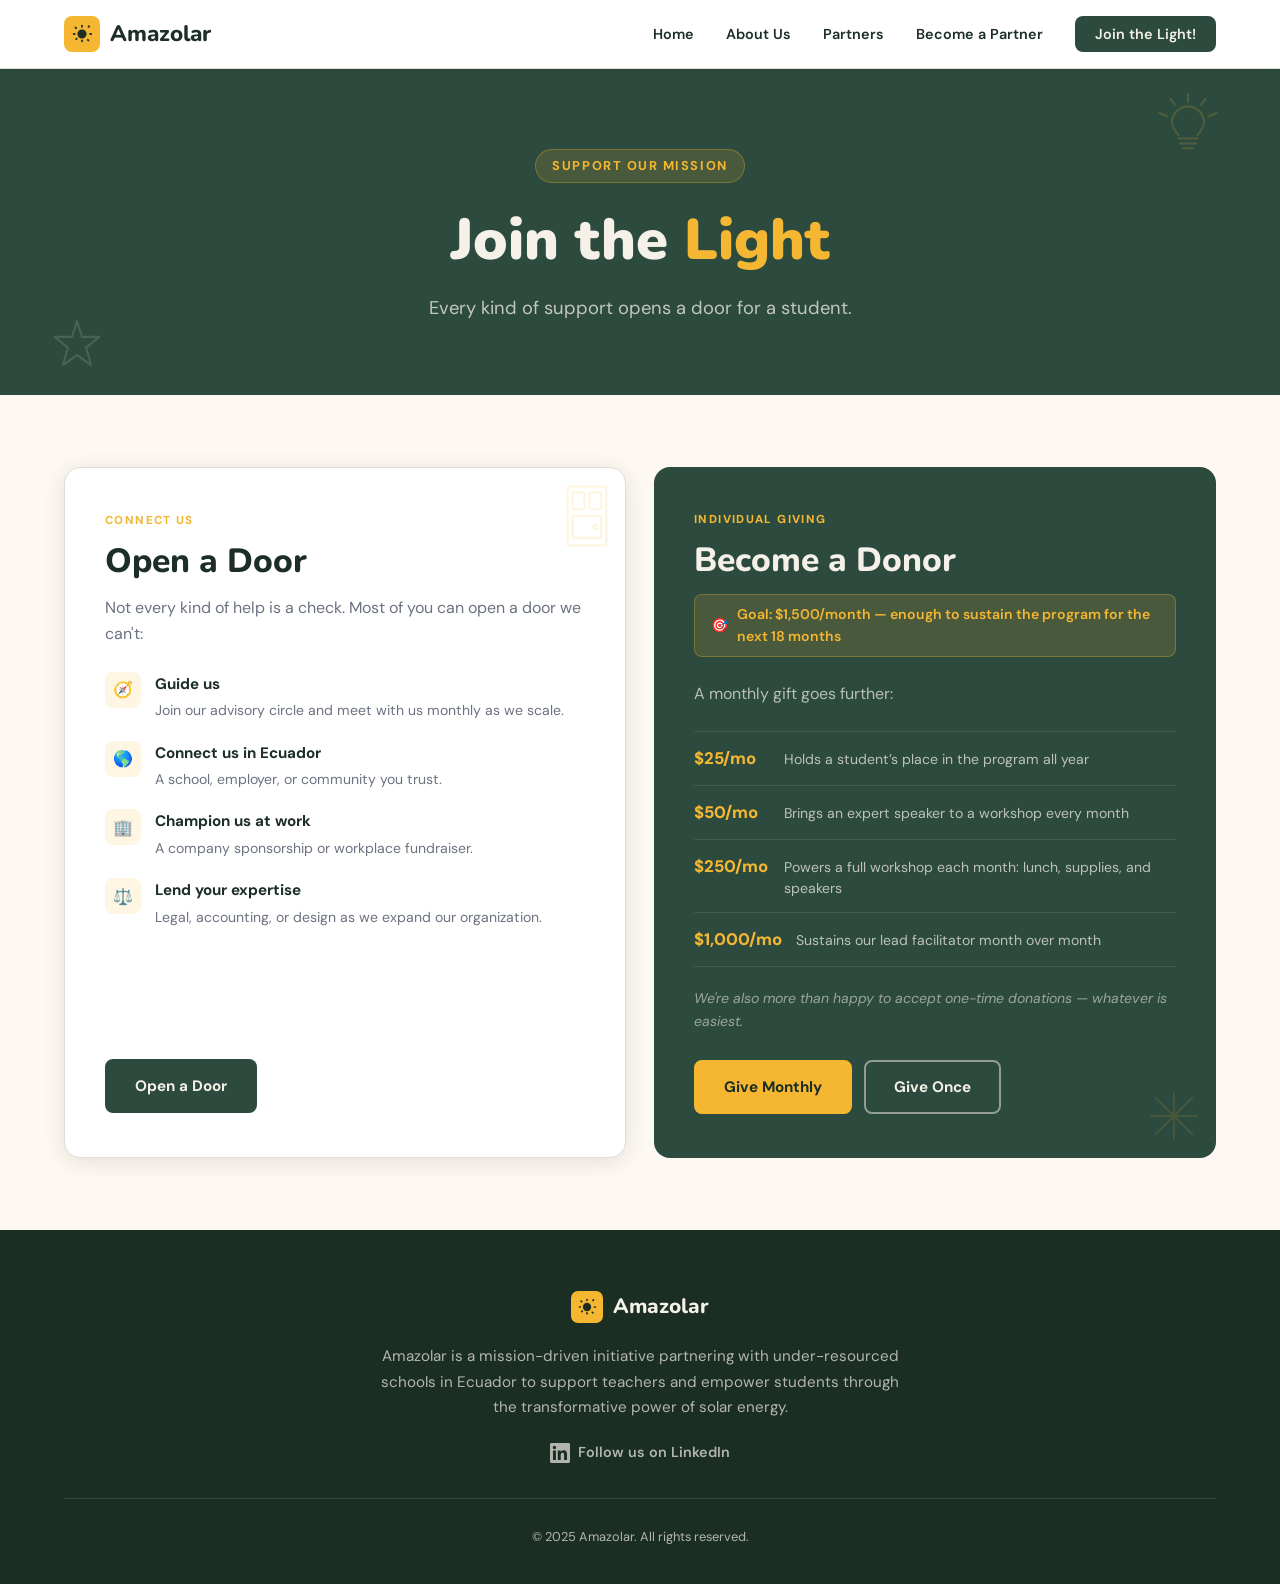
==== commit d68f2d39: "Apply chalk palette from slide deck across all pages Palette: #2d4a3e chalkboard green, #f5b731 warm" ====
--- a/join.html
+++ b/join.html
@@ -7,27 +7,38 @@
 
   <link rel="preconnect" href="https://fonts.googleapis.com" />
   <link rel="preconnect" href="https://fonts.gstatic.com" crossorigin />
-  <link href="https://fonts.googleapis.com/css2?family=Playfair+Display:wght@700;800;900&family=DM+Sans:wght@400;500;600;700&display=swap" rel="stylesheet" />
+  <link href="https://fonts.googleapis.com/css2?family=Nunito:wght@700;800;900&family=DM+Sans:wght@400;500;600;700&display=swap" rel="stylesheet" />
 
   <style>
     /* ============================================================
-       CSS VARIABLES — shared with index.html
+       CSS VARIABLES — chalk palette (matches index.html)
     ============================================================ */
     :root {
-      --navy:         #1a1a1a;
-      --navy-light:   #2a2a2a;
-      --green:        #c8a84b;
-      --green-dark:   #a8883a;
+      --chalk-board:  #2d4a3e;
+      --chalk-dark:   #1a2e24;
+      --amber:        #f5b731;
+      --amber-dark:   #d49b20;
+      --amber-glow:   rgba(245,183,49,0.14);
+      --chalk-white:  #f5f0e8;
+      --chalk-cream:  #fdf8f2;
+      --teal:         #3dbba0;
       --white:        #ffffff;
-      --off-white:    #f5f5f5;
+      --text-dark:    #1c2e26;
       --gray:         #6b7280;
-      --gray-light:   #e5e7eb;
-      --text:         #1a1a1a;
-      --dark-bg:      #0a0a0a;
+      --gray-light:   #e0ddd5;
+
+      --navy:       #1c2e26;
+      --navy-light: #2d4a3e;
+      --green:      #f5b731;
+      --green-dark: #d49b20;
+      --off-white:  #fdf8f2;
+      --dark-bg:    #2d4a3e;
+      --text:       #1c2e26;
+
       --font:         'DM Sans', sans-serif;
-      --font-heading: 'Playfair Display', serif;
+      --font-heading: 'Nunito', sans-serif;
       --radius:       8px;
-      --shadow:       0 4px 24px rgba(0,0,0,0.08);
+      --shadow:       0 4px 24px rgba(0,0,0,0.10);
       --transition:   0.25s ease;
     }
 
@@ -36,52 +47,49 @@
     ============================================================ */
     *, *::before, *::after { box-sizing: border-box; margin: 0; padding: 0; }
     html { scroll-behavior: smooth; font-size: 16px; }
-    body { font-family: var(--font); color: var(--text); background: var(--off-white); line-height: 1.6; }
+    body { font-family: var(--font); color: var(--text-dark); background: var(--chalk-cream); line-height: 1.6; }
     img  { display: block; max-width: 100%; border-radius: var(--radius); }
     a    { text-decoration: none; color: inherit; }
 
     /* ============================================================
        UTILITIES
     ============================================================ */
-    .container {
-      width: 90%;
-      max-width: 1160px;
-      margin: 0 auto;
-    }
-
+    .container { width: 90%; max-width: 1160px; margin: 0 auto; }
     .section { padding: 72px 0; }
 
     .section-label {
       display: inline-block;
-      font-size: 0.72rem;
-      font-weight: 700;
-      letter-spacing: 0.12em;
-      text-transform: uppercase;
-      color: var(--green);
-      margin-bottom: 10px;
-    }
-
-    /* Buttons */
+      font-size: 0.72rem; font-weight: 800;
+      letter-spacing: 0.12em; text-transform: uppercase;
+      color: var(--amber); margin-bottom: 10px;
+    }
+
+    /* ── Buttons ── */
     .btn {
       display: inline-block;
-      padding: 13px 28px;
-      border-radius: var(--radius);
-      font-weight: 700;
-      font-size: 0.95rem;
-      cursor: pointer;
-      border: 2px solid transparent;
+      padding: 13px 28px; border-radius: var(--radius);
+      font-weight: 700; font-size: 0.95rem;
+      cursor: pointer; border: 2px solid transparent;
       transition: background var(--transition), color var(--transition), border-color var(--transition);
     }
-    .btn-primary { background: var(--navy); color: var(--white); }
-    .btn-primary:hover { background: var(--green); color: var(--navy); }
-    .btn-gold  { background: var(--green); color: var(--navy); border-color: var(--green); }
-    .btn-gold:hover  { background: var(--green-dark); border-color: var(--green-dark); }
+    .btn-primary { background: var(--chalk-board); color: var(--chalk-white); }
+    .btn-primary:hover { background: var(--amber); color: var(--chalk-dark); }
+
+    .btn-gold { background: var(--amber); color: var(--chalk-dark); border-color: var(--amber); }
+    .btn-gold:hover { background: var(--amber-dark); border-color: var(--amber-dark); color: var(--chalk-dark); }
+
     .btn-outline-white {
-      background: transparent;
-      color: var(--white);
-      border-color: rgba(255,255,255,0.5);
-    }
-    .btn-outline-white:hover { background: rgba(255,255,255,0.1); border-color: var(--white); }
+      background: transparent; color: var(--chalk-white);
+      border-color: rgba(245,240,232,0.5);
+    }
+    .btn-outline-white:hover { background: rgba(245,240,232,0.12); border-color: var(--chalk-white); }
+
+    /* ── Chalk doodles ── */
+    .chalk-doodle {
+      position: absolute;
+      pointer-events: none; z-index: 0; opacity: 0.18;
+    }
+    @media (max-width: 640px) { .chalk-doodle { display: none; } }
 
     /* ============================================================
        NAVBAR
@@ -92,218 +100,138 @@
       border-bottom: 1px solid var(--gray-light);
       box-shadow: 0 2px 12px rgba(0,0,0,0.06);
     }
-    .navbar__inner {
-      display: flex; align-items: center; justify-content: space-between; height: 68px;
-    }
+    .navbar__inner { display: flex; align-items: center; justify-content: space-between; height: 68px; }
     .navbar__logo {
       display: flex; align-items: center; gap: 10px;
       font-family: var(--font-heading); font-size: 1.4rem; font-weight: 800;
-      color: var(--navy); letter-spacing: -0.01em;
-    }
-    .navbar__logo-icon {
-      width: 36px; height: 36px; background: var(--green); border-radius: 8px;
-      display: flex; align-items: center; justify-content: center;
-    }
-    .navbar__logo-icon svg { width: 22px; height: 22px; fill: var(--navy); }
-    .navbar__links {
-      display: flex; align-items: center; gap: 32px; list-style: none;
-    }
-    .navbar__links a {
-      font-size: 0.9rem; font-weight: 600; color: var(--navy);
-      transition: color var(--transition);
-    }
-    .navbar__links a:hover { color: var(--green); }
-    .navbar__links .nav-cta a {
-      background: var(--navy); color: var(--white);
-      padding: 9px 20px; border-radius: var(--radius);
-    }
-    .navbar__links .nav-cta a:hover { background: var(--green); color: var(--navy); }
-    .navbar__toggle {
-      display: none; flex-direction: column; gap: 5px;
-      background: none; border: none; cursor: pointer; padding: 4px;
-    }
-    .navbar__toggle span {
-      display: block; width: 24px; height: 2px; background: var(--navy);
-      border-radius: 2px; transition: all var(--transition);
-    }
-
-    /* ============================================================
-       PAGE HERO
+      color: var(--text-dark);
+    }
+    .navbar__logo-icon { width: 36px; height: 36px; background: var(--amber); border-radius: 8px; display: flex; align-items: center; justify-content: center; }
+    .navbar__logo-icon svg { width: 22px; height: 22px; fill: var(--chalk-dark); }
+    .navbar__links { display: flex; align-items: center; gap: 32px; list-style: none; }
+    .navbar__links a { font-size: 0.9rem; font-weight: 600; color: var(--text-dark); transition: color var(--transition); }
+    .navbar__links a:hover { color: var(--amber); }
+    .navbar__links .nav-cta a { background: var(--chalk-board); color: var(--chalk-white); padding: 9px 20px; border-radius: var(--radius); }
+    .navbar__links .nav-cta a:hover { background: var(--amber); color: var(--chalk-dark); }
+    .navbar__toggle { display: none; flex-direction: column; gap: 5px; background: none; border: none; cursor: pointer; padding: 4px; }
+    .navbar__toggle span { display: block; width: 24px; height: 2px; background: var(--text-dark); border-radius: 2px; transition: all var(--transition); }
+
+    /* ============================================================
+       PAGE HERO — chalkboard green with chalk text
     ============================================================ */
     .page-hero {
-      background: var(--dark-bg); color: var(--white);
+      background: var(--chalk-board); color: var(--chalk-white);
       padding: 80px 0 72px; text-align: center;
-    }
+      position: relative; overflow: hidden;
+    }
+    .page-hero .container { position: relative; z-index: 1; }
     .page-hero__eyebrow {
       display: inline-block;
-      background: rgba(200,168,75,0.15); color: var(--green);
+      background: var(--amber-glow); color: var(--amber);
       font-size: 0.8rem; font-weight: 700; letter-spacing: 0.12em; text-transform: uppercase;
       padding: 6px 16px; border-radius: 100px; margin-bottom: 24px;
+      border: 1px solid rgba(245,183,49,0.3);
     }
     .page-hero__heading {
       font-family: var(--font-heading);
       font-size: clamp(2.2rem, 5vw, 3.6rem);
-      font-weight: 800; line-height: 1.15; letter-spacing: -0.02em; margin-bottom: 20px;
-    }
-    .page-hero__heading em { font-style: normal; color: var(--green); }
-    .page-hero__sub {
-      font-size: 1.15rem; color: rgba(255,255,255,0.75);
-      max-width: 500px; margin: 0 auto;
-    }
+      font-weight: 900; line-height: 1.15; margin-bottom: 20px;
+      color: var(--chalk-white);
+    }
+    .page-hero__heading em { font-style: normal; color: var(--amber); }
+    .page-hero__sub { font-size: 1.15rem; color: rgba(245,240,232,0.75); max-width: 500px; margin: 0 auto; }
 
     /* ============================================================
        TWO-OPTION GRID
     ============================================================ */
     .options-grid {
-      display: grid;
-      grid-template-columns: 1fr 1fr;
-      gap: 28px;
-      align-items: stretch;
-    }
-
-    /* Shared card shell */
+      display: grid; grid-template-columns: 1fr 1fr;
+      gap: 28px; align-items: stretch;
+    }
+
     .option-card {
-      border-radius: 16px;
-      padding: 44px 40px;
-      display: flex;
-      flex-direction: column;
-    }
-
-    /* ── Left card: "Open a Door" ── */
+      border-radius: 16px; padding: 44px 40px;
+      display: flex; flex-direction: column;
+      position: relative; overflow: hidden;
+    }
+
+    /* ── Left card: "Open a Door" — warm light ── */
     .option-card--light {
       background: var(--white);
       border: 1px solid var(--gray-light);
       box-shadow: var(--shadow);
     }
 
-    /* ── Right card: "Become a Donor" ── */
+    /* ── Right card: "Become a Donor" — chalkboard green ── */
     .option-card--dark {
-      background: var(--dark-bg);
-      color: var(--white);
-    }
-    .option-card--dark .section-label { color: var(--green); }
+      background: var(--chalk-board);
+      color: var(--chalk-white);
+    }
+    .option-card--dark .section-label { color: var(--amber); }
 
     .option-card__heading {
       font-family: var(--font-heading);
       font-size: clamp(1.6rem, 2.8vw, 2.1rem);
-      font-weight: 800;
-      line-height: 1.2;
-      letter-spacing: -0.02em;
-      margin-bottom: 14px;
-    }
-    .option-card--light .option-card__heading { color: var(--navy); }
-    .option-card--dark  .option-card__heading { color: var(--white); }
-
-    .option-card__subhead {
-      font-size: 1rem;
-      line-height: 1.65;
-      margin-bottom: 24px;
-    }
+      font-weight: 800; line-height: 1.2; margin-bottom: 14px;
+    }
+    .option-card--light .option-card__heading { color: var(--text-dark); }
+    .option-card--dark  .option-card__heading { color: var(--chalk-white); }
+
+    .option-card__subhead { font-size: 1rem; line-height: 1.65; margin-bottom: 24px; }
     .option-card--light .option-card__subhead { color: var(--gray); }
-    .option-card--dark  .option-card__subhead { color: rgba(255,255,255,0.7); }
+    .option-card--dark  .option-card__subhead { color: rgba(245,240,232,0.7); }
 
     /* ── Connect items (left card) ── */
-    .connect__list {
-      list-style: none;
-      display: flex; flex-direction: column; gap: 18px;
-      margin-bottom: 32px;
-      flex: 1;
-    }
-    .connect__item {
-      display: flex; gap: 14px; align-items: flex-start;
-    }
+    .connect__list { list-style: none; display: flex; flex-direction: column; gap: 18px; margin-bottom: 32px; flex: 1; }
+    .connect__item { display: flex; gap: 14px; align-items: flex-start; }
     .connect__item-icon {
-      flex-shrink: 0;
-      width: 36px; height: 36px;
-      background: rgba(200,168,75,0.12);
-      border-radius: 8px;
-      display: flex; align-items: center; justify-content: center;
-      font-size: 1rem;
-    }
-    .connect__item-text strong {
-      display: block; font-weight: 700; color: var(--navy);
-      margin-bottom: 1px; font-size: 0.95rem;
-    }
+      flex-shrink: 0; width: 36px; height: 36px;
+      background: var(--amber-glow);
+      border-radius: 8px; display: flex; align-items: center; justify-content: center; font-size: 1rem;
+    }
+    .connect__item-text strong { display: block; font-weight: 700; color: var(--text-dark); margin-bottom: 1px; font-size: 0.95rem; }
     .connect__item-text span { font-size: 0.88rem; color: var(--gray); }
 
     /* ── Donor goal badge ── */
     .monthly-goal {
       display: inline-flex; align-items: center; gap: 8px;
-      background: rgba(200,168,75,0.12);
-      border: 1px solid rgba(200,168,75,0.3);
+      background: rgba(245,183,49,0.14);
+      border: 1px solid rgba(245,183,49,0.3);
       border-radius: var(--radius);
-      padding: 8px 16px;
-      margin-bottom: 24px;
-      font-size: 0.88rem; font-weight: 600; color: var(--green);
+      padding: 8px 16px; margin-bottom: 24px;
+      font-size: 0.88rem; font-weight: 600; color: var(--amber);
     }
 
     /* ── Donor tier list (right card) ── */
-    .donor-tiers {
-      list-style: none;
-      margin-bottom: 20px;
-    }
+    .donor-tiers { list-style: none; margin-bottom: 20px; }
     .donor-tier {
       display: flex; gap: 14px; align-items: baseline;
       padding: 13px 0;
-      border-bottom: 1px solid rgba(255,255,255,0.08);
-    }
-    .donor-tier:first-child { border-top: 1px solid rgba(255,255,255,0.08); }
-    .donor-tier__amount {
-      font-size: 1.05rem; font-weight: 800;
-      color: var(--green);
-      white-space: nowrap;
-      min-width: 76px;
-    }
-    .donor-tier__impact {
-      font-size: 0.88rem;
-      color: rgba(255,255,255,0.72);
-      line-height: 1.5;
-    }
+      border-bottom: 1px solid rgba(245,240,232,0.10);
+    }
+    .donor-tier:first-child { border-top: 1px solid rgba(245,240,232,0.10); }
+    .donor-tier__amount { font-size: 1.05rem; font-weight: 800; color: var(--amber); white-space: nowrap; min-width: 76px; }
+    .donor-tier__impact { font-size: 0.88rem; color: rgba(245,240,232,0.72); line-height: 1.5; }
 
     /* ── One-time note ── */
-    .donor-note {
-      font-size: 0.88rem;
-      color: rgba(255,255,255,0.55);
-      line-height: 1.6;
-      margin-bottom: 28px;
-      font-style: italic;
-    }
+    .donor-note { font-size: 0.88rem; color: rgba(245,240,232,0.55); line-height: 1.6; margin-bottom: 28px; font-style: italic; }
 
     /* ── CTA row ── */
-    .card-ctas {
-      display: flex; gap: 12px; flex-wrap: wrap;
-      margin-top: auto;
-    }
+    .card-ctas { display: flex; gap: 12px; flex-wrap: wrap; margin-top: auto; }
 
     /* ============================================================
        FOOTER
     ============================================================ */
-    .footer {
-      background: var(--dark-bg); color: rgba(255,255,255,0.7);
-      padding: 60px 0 36px;
-    }
-    .footer__inner {
-      display: flex; flex-direction: column; align-items: center; text-align: center; gap: 20px;
-    }
-    .footer__logo {
-      display: flex; align-items: center; gap: 10px;
-      font-family: var(--font-heading); font-size: 1.3rem; font-weight: 800;
-      color: var(--white); letter-spacing: -0.01em;
-    }
-    .footer__logo-icon {
-      width: 32px; height: 32px; background: var(--green); border-radius: 7px;
-      display: flex; align-items: center; justify-content: center;
-    }
-    .footer__logo-icon svg { width: 20px; height: 20px; fill: var(--navy); }
+    .footer { background: var(--chalk-dark); color: rgba(245,240,232,0.7); padding: 60px 0 36px; }
+    .footer__inner { display: flex; flex-direction: column; align-items: center; text-align: center; gap: 20px; }
+    .footer__logo { display: flex; align-items: center; gap: 10px; font-family: var(--font-heading); font-size: 1.3rem; font-weight: 800; color: var(--chalk-white); }
+    .footer__logo-icon { width: 32px; height: 32px; background: var(--amber); border-radius: 7px; display: flex; align-items: center; justify-content: center; }
+    .footer__logo-icon svg { width: 20px; height: 20px; fill: var(--chalk-dark); }
     .footer__mission { max-width: 520px; font-size: 0.95rem; line-height: 1.7; }
-    .footer__social a {
-      display: inline-flex; align-items: center; gap: 8px;
-      color: rgba(255,255,255,0.7); font-size: 0.9rem; font-weight: 600;
-      transition: color var(--transition);
-    }
-    .footer__social a:hover { color: var(--white); }
+    .footer__social a { display: inline-flex; align-items: center; gap: 8px; color: rgba(245,240,232,0.7); font-size: 0.9rem; font-weight: 600; transition: color var(--transition); }
+    .footer__social a:hover { color: var(--chalk-white); }
     .footer__social svg { width: 20px; height: 20px; fill: currentColor; }
-    .footer__divider { width: 100%; height: 1px; background: rgba(255,255,255,0.1); margin: 8px 0; }
+    .footer__divider { width: 100%; height: 1px; background: rgba(245,240,232,0.12); margin: 8px 0; }
     .footer__copy { font-size: 0.8rem; }
 
     /* ============================================================
@@ -313,13 +241,11 @@
       .options-grid { grid-template-columns: 1fr; }
       .option-card  { padding: 36px 28px; }
     }
-
     @media (max-width: 640px) {
       .section { padding: 56px 0; }
       .option-card { padding: 30px 22px; }
       .card-ctas { flex-direction: column; }
       .card-ctas .btn { text-align: center; }
-
       .navbar__links { display: none; flex-direction: column; gap: 0; }
       .navbar__links.open {
         display: flex; position: absolute; top: 68px; left: 0; width: 100%;
@@ -335,12 +261,9 @@
 </head>
 <body>
 
-  <!-- ============================================================
-       NAVBAR
-  ============================================================ -->
+  <!-- NAVBAR -->
   <nav class="navbar" role="navigation" aria-label="Main navigation">
     <div class="container navbar__inner">
-
       <a class="navbar__logo" href="/" aria-label="Amazolar home">
         <div class="navbar__logo-icon" aria-hidden="true">
           <svg viewBox="0 0 24 24" xmlns="http://www.w3.org/2000/svg" aria-hidden="true">
@@ -364,48 +287,77 @@
     </div>
   </nav>
 
-  <!-- ============================================================
-       PAGE HERO
-  ============================================================ -->
+  <!-- PAGE HERO -->
   <section class="page-hero" aria-labelledby="join-heading">
+
+    <!-- Chalk doodle: lightbulb rays (top-right) -->
+    <svg class="chalk-doodle" style="top:20px;right:52px;width:80px;height:80px;" viewBox="0 0 100 100" fill="none" stroke="#f5b731" stroke-width="2.5" stroke-linecap="round" stroke-linejoin="round" aria-hidden="true">
+      <line x1="50" y1="6"  x2="50" y2="16"/>
+      <line x1="72" y1="12" x2="66" y2="20"/>
+      <line x1="86" y1="30" x2="76" y2="34"/>
+      <line x1="28" y1="12" x2="34" y2="20"/>
+      <line x1="14" y1="30" x2="24" y2="34"/>
+      <path d="M38 58 Q30 48 30 42 a20 20 0 0 1 40 0 Q70 48 62 58"/>
+      <line x1="38" y1="62" x2="62" y2="62"/>
+      <line x1="40" y1="68" x2="60" y2="68"/>
+      <line x1="44" y1="74" x2="56" y2="74"/>
+    </svg>
+
+    <!-- Chalk doodle: star (bottom-left) -->
+    <svg class="chalk-doodle" style="bottom:20px;left:48px;width:58px;height:58px;opacity:0.14;" viewBox="0 0 70 70" fill="none" stroke="#f5f0e8" stroke-width="2.5" stroke-linecap="round" stroke-linejoin="round" aria-hidden="true">
+      <path d="M35 5 L41 24 L62 24 L46 37 L52 58 L35 46 L18 58 L24 37 L8 24 L29 24 Z"/>
+    </svg>
+
     <div class="container">
       <div class="page-hero__eyebrow">Support Our Mission</div>
       <h1 class="page-hero__heading" id="join-heading">
         Join the <em>Light</em>
       </h1>
-      <p class="page-hero__sub">
-        Every kind of support opens a door for a student.
-      </p>
+      <p class="page-hero__sub">Every kind of support opens a door for a student.</p>
     </div>
   </section>
 
-  <!-- ============================================================
-       TWO OPTIONS — side by side
-  ============================================================ -->
+  <!-- TWO OPTIONS -->
   <section class="section" aria-label="Ways to support Amazolar">
     <div class="container">
       <div class="options-grid">
 
         <!-- ── OPTION 1: Open a Door ── -->
         <article class="option-card option-card--light" id="connect" aria-labelledby="connect-heading">
+
+          <!-- Chalk doodle: door (top-right corner of card) -->
+          <svg class="chalk-doodle" style="top:16px;right:16px;width:44px;height:64px;opacity:0.15;" viewBox="0 0 52 76" fill="none" stroke="#f5b731" stroke-width="2.5" stroke-linecap="round" stroke-linejoin="round" aria-hidden="true">
+            <rect x="3" y="3" width="46" height="70" rx="2"/>
+            <rect x="9"  y="10" width="14" height="20" rx="2"/>
+            <rect x="29" y="10" width="14" height="20" rx="2"/>
+            <rect x="9"  y="38" width="34" height="26" rx="2"/>
+            <circle cx="36" cy="51" r="2.5"/>
+          </svg>
+
           <span class="section-label">Connect Us</span>
           <h2 class="option-card__heading" id="connect-heading">Open a Door</h2>
-          <p class="option-card__subhead">
-            Not every kind of help is a check. Most of you can open a door we can't:
-          </p>
+          <p class="option-card__subhead">Not every kind of help is a check. Most of you can open a door we can't:</p>
 
           <ul class="connect__list" id="connect-list" aria-label="Ways to connect us">
             <!-- rendered by JS -->
           </ul>
 
           <div class="card-ctas">
-            <a id="connect-cta" href="#" class="btn btn-primary"
-               target="_blank" rel="noopener noreferrer">Open a Door</a>
+            <a id="connect-cta" href="#" class="btn btn-primary" target="_blank" rel="noopener noreferrer">Open a Door</a>
           </div>
         </article>
 
         <!-- ── OPTION 2: Become a Donor ── -->
         <article class="option-card option-card--dark" id="donate" aria-labelledby="donate-heading">
+
+          <!-- Chalk doodle: sparkle rays (bottom-right corner) -->
+          <svg class="chalk-doodle" style="bottom:16px;right:16px;width:52px;height:52px;opacity:0.12;" viewBox="0 0 60 60" fill="none" stroke="#f5b731" stroke-width="2.5" stroke-linecap="round" aria-hidden="true">
+            <line x1="30" y1="4"  x2="30" y2="56"/>
+            <line x1="4"  y1="30" x2="56" y2="30"/>
+            <line x1="9"  y1="9"  x2="51" y2="51"/>
+            <line x1="51" y1="9"  x2="9"  y2="51"/>
+          </svg>
+
           <span class="section-label">Individual Giving</span>
           <h2 class="option-card__heading" id="donate-heading">Become a Donor</h2>
 
@@ -420,9 +372,7 @@
             <!-- rendered by JS -->
           </ul>
 
-          <p class="donor-note">
-            We're also more than happy to accept one-time donations — whatever is easiest.
-          </p>
+          <p class="donor-note">We're also more than happy to accept one-time donations — whatever is easiest.</p>
 
           <div class="card-ctas">
             <a id="donate-monthly-cta" href="#" class="btn btn-gold">Give Monthly</a>
@@ -434,12 +384,9 @@
     </div>
   </section>
 
-  <!-- ============================================================
-       FOOTER
-  ============================================================ -->
+  <!-- FOOTER -->
   <footer class="footer" role="contentinfo">
     <div class="container footer__inner">
-
       <div class="footer__logo">
         <div class="footer__logo-icon" aria-hidden="true">
           <svg viewBox="0 0 24 24" xmlns="http://www.w3.org/2000/svg" aria-hidden="true">
@@ -448,13 +395,7 @@
         </div>
         Amazolar
       </div>
-
-      <p class="footer__mission">
-        Amazolar is a mission-driven initiative partnering with under-resourced schools
-        in Ecuador to support teachers and empower students through the transformative
-        power of solar energy.
-      </p>
-
+      <p class="footer__mission">Amazolar is a mission-driven initiative partnering with under-resourced schools in Ecuador to support teachers and empower students through the transformative power of solar energy.</p>
       <div class="footer__social">
         <a href="https://www.linkedin.com/company/amazolar" target="_blank" rel="noopener noreferrer" aria-label="Amazolar on LinkedIn">
           <svg viewBox="0 0 24 24" xmlns="http://www.w3.org/2000/svg" aria-hidden="true">
@@ -463,7 +404,6 @@
           Follow us on LinkedIn
         </a>
       </div>
-
       <div class="footer__divider"></div>
       <p class="footer__copy">&copy; 2025 Amazolar. All rights reserved.</p>
     </div>
@@ -471,23 +411,14 @@
 
   <style>.sr-only { position:absolute; width:1px; height:1px; padding:0; margin:-1px; overflow:hidden; clip:rect(0,0,0,0); white-space:nowrap; border:0; }</style>
 
-  <!-- Links config (edit links.js to wire up real URLs) -->
   <script src="links.js"></script>
 
   <script>
-    // ============================================================
-    // DATA ARRAYS — edit these to update page content
-    // ============================================================
-
     const CONNECT_ITEMS = [
-      { icon: '🧭', label: 'Guide us',
-        desc: 'Join our advisory circle and meet with us monthly as we scale.' },
-      { icon: '🌎', label: 'Connect us in Ecuador',
-        desc: 'A school, employer, or community you trust.' },
-      { icon: '🏢', label: 'Champion us at work',
-        desc: 'A company sponsorship or workplace fundraiser.' },
-      { icon: '⚖️', label: 'Lend your expertise',
-        desc: 'Legal, accounting, or design as we expand our organization.' },
+      { icon: '🧭', label: 'Guide us',             desc: 'Join our advisory circle and meet with us monthly as we scale.' },
+      { icon: '🌎', label: 'Connect us in Ecuador', desc: 'A school, employer, or community you trust.' },
+      { icon: '🏢', label: 'Champion us at work',   desc: 'A company sponsorship or workplace fundraiser.' },
+      { icon: '⚖️', label: 'Lend your expertise',   desc: 'Legal, accounting, or design as we expand our organization.' },
     ];
 
     const MONTHLY_TIERS = [
@@ -496,10 +427,6 @@
       { amount: '$250/mo',   impact: 'Powers a full workshop each month: lunch, supplies, and speakers' },
       { amount: '$1,000/mo', impact: 'Sustains our lead facilitator month over month' },
     ];
-
-    // ============================================================
-    // RENDERERS
-    // ============================================================
 
     function renderConnectItems() {
       document.getElementById('connect-list').innerHTML = CONNECT_ITEMS.map(item => `
@@ -523,12 +450,11 @@
     }
 
     function wireLinks() {
-      document.getElementById('connect-cta').href      = LINKS.CONNECT_ACTION;
+      document.getElementById('connect-cta').href        = LINKS.CONNECT_ACTION;
       document.getElementById('donate-monthly-cta').href = LINKS.DONATE_MONTHLY_URL;
-      document.getElementById('donate-once-cta').href  = LINKS.DONATE_ONCE_URL;
-    }
-
-    // Mobile nav toggle
+      document.getElementById('donate-once-cta').href    = LINKS.DONATE_ONCE_URL;
+    }
+
     const toggle   = document.getElementById('navToggle');
     const navLinks = document.getElementById('navLinks');
     toggle.addEventListener('click', () => {
@@ -542,7 +468,6 @@
       });
     });
 
-    // Init
     document.addEventListener('DOMContentLoaded', () => {
       renderConnectItems();
       renderMonthlyTiers();
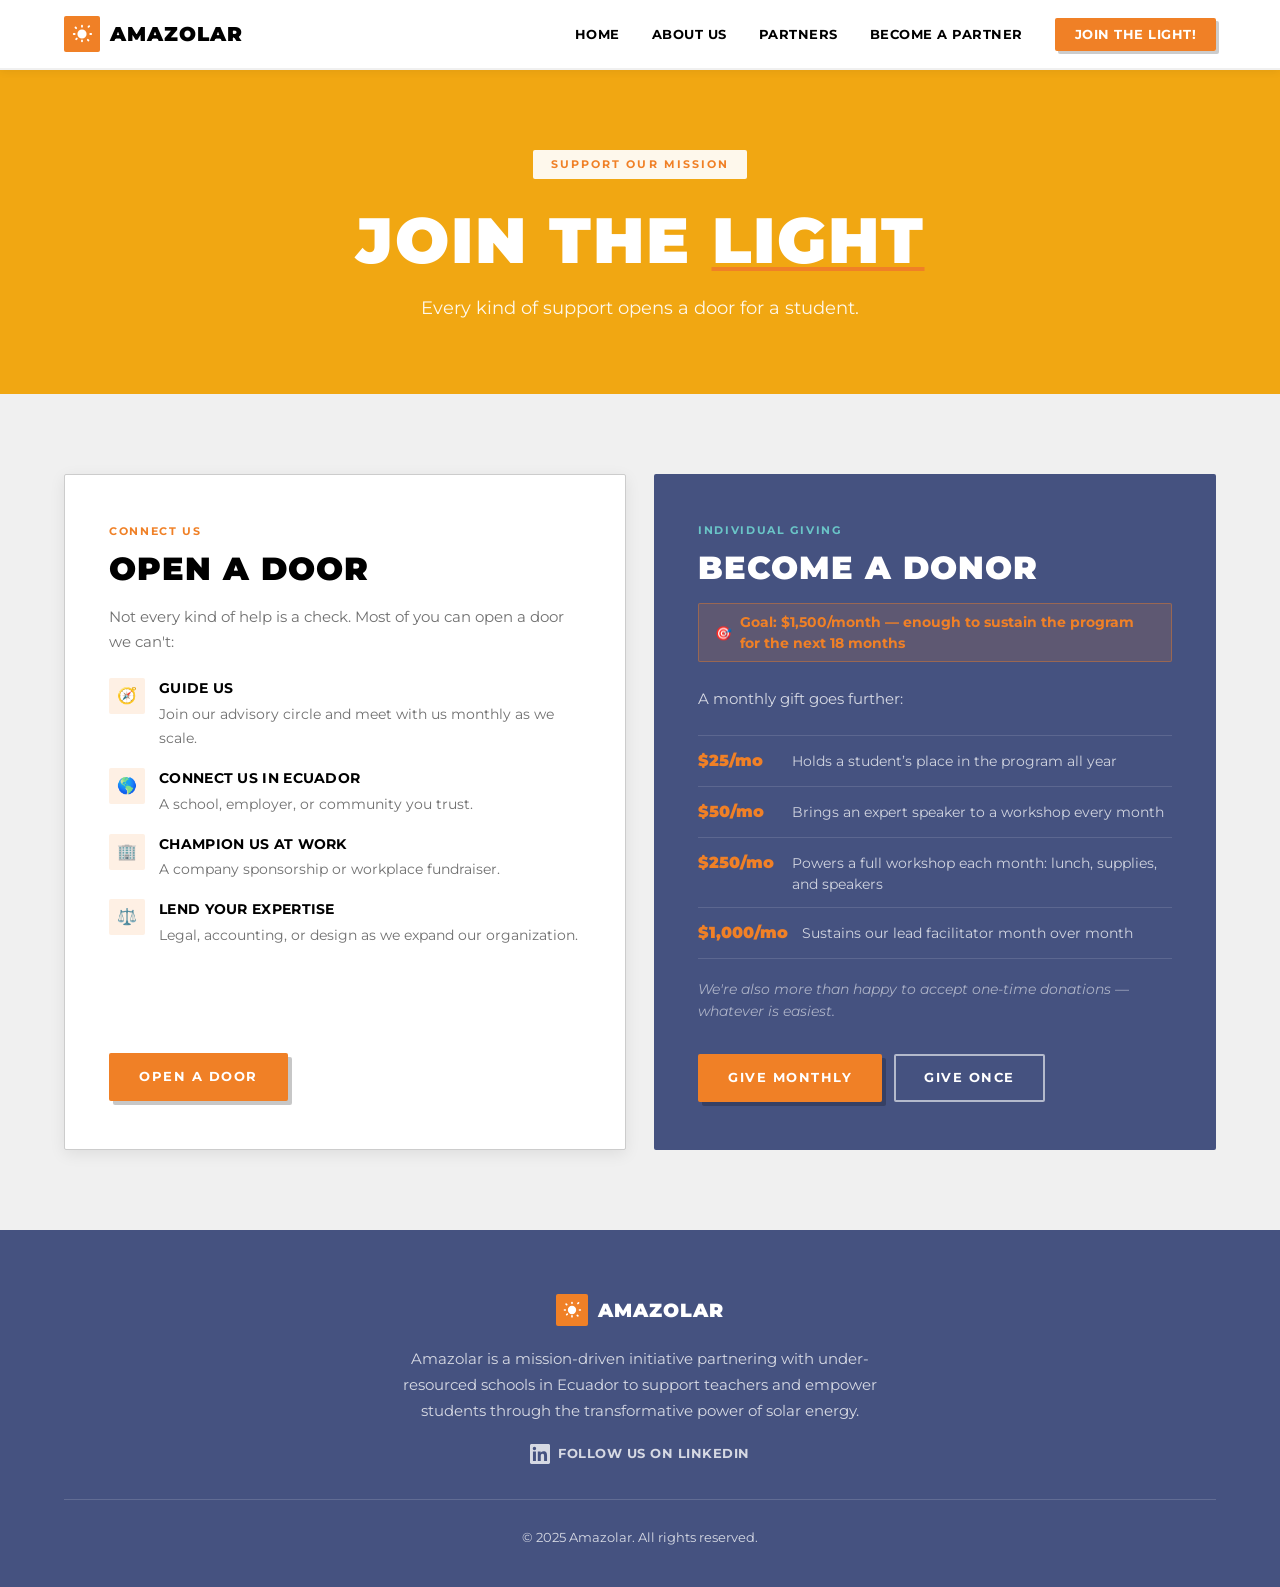
==== commit 29e35b29: "Restyle to bold editorial look inspired by Big Thought (orange/gold, Montserrat)" ====
--- a/join.html
+++ b/join.html
@@ -5,41 +5,32 @@
   <meta name="viewport" content="width=device-width, initial-scale=1.0" />
   <title>Join the Light — Amazolar</title>
 
-  <link rel="preconnect" href="https://fonts.googleapis.com" />
-  <link rel="preconnect" href="https://fonts.gstatic.com" crossorigin />
-  <link href="https://fonts.googleapis.com/css2?family=Nunito:wght@700;800;900&family=DM+Sans:wght@400;500;600;700&display=swap" rel="stylesheet" />
+  <link rel="preconnect" href="https://fonts.googleapis.com">
+  <link rel="preconnect" href="https://fonts.gstatic.com" crossorigin>
+  <link href="https://fonts.googleapis.com/css2?family=Montserrat:wght@400;700;900&display=swap" rel="stylesheet">
 
   <style>
     /* ============================================================
-       CSS VARIABLES — chalk palette (matches index.html)
+       CSS VARIABLES – bold editorial palette (matches index.html)
     ============================================================ */
     :root {
-      --chalk-board:  #2d4a3e;
-      --chalk-dark:   #1a2e24;
-      --amber:        #f5b731;
-      --amber-dark:   #d49b20;
-      --amber-glow:   rgba(245,183,49,0.14);
-      --chalk-white:  #f5f0e8;
-      --chalk-cream:  #fdf8f2;
-      --teal:         #3dbba0;
-      --white:        #ffffff;
-      --text-dark:    #1c2e26;
-      --gray:         #6b7280;
-      --gray-light:   #e0ddd5;
-
-      --navy:       #1c2e26;
-      --navy-light: #2d4a3e;
-      --green:      #f5b731;
-      --green-dark: #d49b20;
-      --off-white:  #fdf8f2;
-      --dark-bg:    #2d4a3e;
-      --text:       #1c2e26;
-
-      --font:         'DM Sans', sans-serif;
-      --font-heading: 'Nunito', sans-serif;
-      --radius:       8px;
-      --shadow:       0 4px 24px rgba(0,0,0,0.10);
-      --transition:   0.25s ease;
+      --orange:     #f08026;
+      --gold:       #f1a712;
+      --navy:       #455280;
+      --teal:       #6ac5c7;
+      --red:        #d41f00;
+      --white:      #ffffff;
+      --black:      #000000;
+      --gray:       #707070;
+      --gray-light: #cccccc;
+      --off-white:  #f0f0f0;
+
+      --font:         'Montserrat', sans-serif;
+      --font-heading: 'Montserrat', sans-serif;
+      --radius:       2px;
+      --shadow:       0 4px 16px rgba(0,0,0,0.08);
+      --shadow-btn:   4px 4px 0 rgba(0,0,0,0.22);
+      --transition:   0.2s ease;
     }
 
     /* ============================================================
@@ -47,7 +38,7 @@
     ============================================================ */
     *, *::before, *::after { box-sizing: border-box; margin: 0; padding: 0; }
     html { scroll-behavior: smooth; font-size: 16px; }
-    body { font-family: var(--font); color: var(--text-dark); background: var(--chalk-cream); line-height: 1.6; }
+    body { font-family: var(--font); color: var(--black); background: var(--off-white); line-height: 1.5; }
     img  { display: block; max-width: 100%; border-radius: var(--radius); }
     a    { text-decoration: none; color: inherit; }
 
@@ -55,41 +46,42 @@
        UTILITIES
     ============================================================ */
     .container { width: 90%; max-width: 1160px; margin: 0 auto; }
-    .section { padding: 72px 0; }
+    .section { padding: 80px 0; }
 
     .section-label {
       display: inline-block;
-      font-size: 0.72rem; font-weight: 800;
-      letter-spacing: 0.12em; text-transform: uppercase;
-      color: var(--amber); margin-bottom: 10px;
+      font-size: 0.7rem; font-weight: 700;
+      letter-spacing: 0.15em; text-transform: uppercase;
+      color: var(--orange); margin-bottom: 10px;
     }
 
     /* ── Buttons ── */
     .btn {
       display: inline-block;
-      padding: 13px 28px; border-radius: var(--radius);
-      font-weight: 700; font-size: 0.95rem;
+      padding: 12px 28px; border-radius: var(--radius);
+      font-family: var(--font); font-weight: 700; font-size: 0.82rem;
+      letter-spacing: 1.5px; text-transform: uppercase;
       cursor: pointer; border: 2px solid transparent;
-      transition: background var(--transition), color var(--transition), border-color var(--transition);
-    }
-    .btn-primary { background: var(--chalk-board); color: var(--chalk-white); }
-    .btn-primary:hover { background: var(--amber); color: var(--chalk-dark); }
-
-    .btn-gold { background: var(--amber); color: var(--chalk-dark); border-color: var(--amber); }
-    .btn-gold:hover { background: var(--amber-dark); border-color: var(--amber-dark); color: var(--chalk-dark); }
+      transition: background var(--transition), color var(--transition), box-shadow var(--transition);
+    }
+
+    .btn-primary {
+      background: var(--orange); color: var(--white);
+      box-shadow: var(--shadow-btn);
+    }
+    .btn-primary:hover { background: var(--red); box-shadow: 2px 2px 0 rgba(0,0,0,0.22); }
+
+    .btn-gold {
+      background: var(--orange); color: var(--white);
+      box-shadow: var(--shadow-btn);
+    }
+    .btn-gold:hover { background: var(--red); box-shadow: 2px 2px 0 rgba(0,0,0,0.22); }
 
     .btn-outline-white {
-      background: transparent; color: var(--chalk-white);
-      border-color: rgba(245,240,232,0.5);
-    }
-    .btn-outline-white:hover { background: rgba(245,240,232,0.12); border-color: var(--chalk-white); }
-
-    /* ── Chalk doodles ── */
-    .chalk-doodle {
-      position: absolute;
-      pointer-events: none; z-index: 0; opacity: 0.18;
-    }
-    @media (max-width: 640px) { .chalk-doodle { display: none; } }
+      background: transparent; color: var(--white);
+      border-color: rgba(255,255,255,0.6);
+    }
+    .btn-outline-white:hover { background: rgba(255,255,255,0.14); border-color: var(--white); }
 
     /* ============================================================
        NAVBAR
@@ -97,49 +89,53 @@
     .navbar {
       position: sticky; top: 0; z-index: 1000;
       background: var(--white);
-      border-bottom: 1px solid var(--gray-light);
-      box-shadow: 0 2px 12px rgba(0,0,0,0.06);
+      border-bottom: 2px solid var(--off-white);
+      box-shadow: 0 2px 8px rgba(0,0,0,0.06);
     }
     .navbar__inner { display: flex; align-items: center; justify-content: space-between; height: 68px; }
     .navbar__logo {
       display: flex; align-items: center; gap: 10px;
-      font-family: var(--font-heading); font-size: 1.4rem; font-weight: 800;
-      color: var(--text-dark);
-    }
-    .navbar__logo-icon { width: 36px; height: 36px; background: var(--amber); border-radius: 8px; display: flex; align-items: center; justify-content: center; }
-    .navbar__logo-icon svg { width: 22px; height: 22px; fill: var(--chalk-dark); }
+      font-family: var(--font-heading); font-size: 1.25rem; font-weight: 900;
+      color: var(--black); letter-spacing: 1px; text-transform: uppercase;
+    }
+    .navbar__logo-icon { width: 36px; height: 36px; background: var(--orange); border-radius: var(--radius); display: flex; align-items: center; justify-content: center; }
+    .navbar__logo-icon svg { width: 22px; height: 22px; fill: var(--white); }
     .navbar__links { display: flex; align-items: center; gap: 32px; list-style: none; }
-    .navbar__links a { font-size: 0.9rem; font-weight: 600; color: var(--text-dark); transition: color var(--transition); }
-    .navbar__links a:hover { color: var(--amber); }
-    .navbar__links .nav-cta a { background: var(--chalk-board); color: var(--chalk-white); padding: 9px 20px; border-radius: var(--radius); }
-    .navbar__links .nav-cta a:hover { background: var(--amber); color: var(--chalk-dark); }
+    .navbar__links a { font-size: 0.8rem; font-weight: 700; letter-spacing: 0.5px; text-transform: uppercase; color: var(--black); transition: color var(--transition); }
+    .navbar__links a:hover { color: var(--orange); }
+    .navbar__links .nav-cta a { background: var(--orange); color: var(--white); padding: 9px 20px; border-radius: var(--radius); box-shadow: 3px 3px 0 rgba(0,0,0,0.2); }
+    .navbar__links .nav-cta a:hover { background: var(--red); box-shadow: none; }
     .navbar__toggle { display: none; flex-direction: column; gap: 5px; background: none; border: none; cursor: pointer; padding: 4px; }
-    .navbar__toggle span { display: block; width: 24px; height: 2px; background: var(--text-dark); border-radius: 2px; transition: all var(--transition); }
-
-    /* ============================================================
-       PAGE HERO — chalkboard green with chalk text
+    .navbar__toggle span { display: block; width: 24px; height: 2px; background: var(--black); border-radius: 2px; transition: all var(--transition); }
+
+    /* ============================================================
+       PAGE HERO – gold background, big uppercase headline
     ============================================================ */
     .page-hero {
-      background: var(--chalk-board); color: var(--chalk-white);
+      background: var(--gold); color: var(--white);
       padding: 80px 0 72px; text-align: center;
-      position: relative; overflow: hidden;
-    }
-    .page-hero .container { position: relative; z-index: 1; }
+    }
     .page-hero__eyebrow {
       display: inline-block;
-      background: var(--amber-glow); color: var(--amber);
-      font-size: 0.8rem; font-weight: 700; letter-spacing: 0.12em; text-transform: uppercase;
-      padding: 6px 16px; border-radius: 100px; margin-bottom: 24px;
-      border: 1px solid rgba(245,183,49,0.3);
+      background: rgba(255,255,255,0.92); color: var(--orange);
+      font-size: 0.7rem; font-weight: 700; letter-spacing: 0.18em; text-transform: uppercase;
+      padding: 6px 18px; border-radius: var(--radius); margin-bottom: 28px;
     }
     .page-hero__heading {
       font-family: var(--font-heading);
-      font-size: clamp(2.2rem, 5vw, 3.6rem);
-      font-weight: 900; line-height: 1.15; margin-bottom: 20px;
-      color: var(--chalk-white);
-    }
-    .page-hero__heading em { font-style: normal; color: var(--amber); }
-    .page-hero__sub { font-size: 1.15rem; color: rgba(245,240,232,0.75); max-width: 500px; margin: 0 auto; }
+      font-size: clamp(2.5rem, 6vw, 64px);
+      font-weight: 900; letter-spacing: 2px;
+      line-height: 1.05; text-transform: uppercase;
+      margin-bottom: 20px; color: var(--white);
+    }
+    .page-hero__heading em {
+      font-style: normal;
+      text-decoration: underline;
+      text-decoration-color: var(--orange);
+      text-underline-offset: 4px;
+      text-decoration-thickness: 4px;
+    }
+    .page-hero__sub { font-size: 1.1rem; color: rgba(255,255,255,0.92); max-width: 500px; margin: 0 auto; line-height: 1.6; }
 
     /* ============================================================
        TWO-OPTION GRID
@@ -150,56 +146,56 @@
     }
 
     .option-card {
-      border-radius: 16px; padding: 44px 40px;
+      border-radius: var(--radius); padding: 48px 44px;
       display: flex; flex-direction: column;
-      position: relative; overflow: hidden;
-    }
-
-    /* ── Left card: "Open a Door" — warm light ── */
+    }
+
+    /* ── Left card: "Open a Door" – white ── */
     .option-card--light {
       background: var(--white);
       border: 1px solid var(--gray-light);
       box-shadow: var(--shadow);
     }
 
-    /* ── Right card: "Become a Donor" — chalkboard green ── */
+    /* ── Right card: "Become a Donor" – navy ── */
     .option-card--dark {
-      background: var(--chalk-board);
-      color: var(--chalk-white);
-    }
-    .option-card--dark .section-label { color: var(--amber); }
+      background: var(--navy);
+      color: var(--white);
+    }
+    .option-card--dark .section-label { color: var(--teal); }
 
     .option-card__heading {
       font-family: var(--font-heading);
-      font-size: clamp(1.6rem, 2.8vw, 2.1rem);
-      font-weight: 800; line-height: 1.2; margin-bottom: 14px;
-    }
-    .option-card--light .option-card__heading { color: var(--text-dark); }
-    .option-card--dark  .option-card__heading { color: var(--chalk-white); }
-
-    .option-card__subhead { font-size: 1rem; line-height: 1.65; margin-bottom: 24px; }
+      font-size: clamp(1.6rem, 2.8vw, 2rem);
+      font-weight: 900; line-height: 1.2; letter-spacing: 1px;
+      text-transform: uppercase; margin-bottom: 16px;
+    }
+    .option-card--light .option-card__heading { color: var(--black); }
+    .option-card--dark  .option-card__heading { color: var(--white); }
+
+    .option-card__subhead { font-size: 0.95rem; line-height: 1.65; margin-bottom: 24px; }
     .option-card--light .option-card__subhead { color: var(--gray); }
-    .option-card--dark  .option-card__subhead { color: rgba(245,240,232,0.7); }
+    .option-card--dark  .option-card__subhead { color: rgba(255,255,255,0.78); }
 
     /* ── Connect items (left card) ── */
-    .connect__list { list-style: none; display: flex; flex-direction: column; gap: 18px; margin-bottom: 32px; flex: 1; }
+    .connect__list { list-style: none; display: flex; flex-direction: column; gap: 18px; margin-bottom: 36px; flex: 1; }
     .connect__item { display: flex; gap: 14px; align-items: flex-start; }
     .connect__item-icon {
       flex-shrink: 0; width: 36px; height: 36px;
-      background: var(--amber-glow);
-      border-radius: 8px; display: flex; align-items: center; justify-content: center; font-size: 1rem;
-    }
-    .connect__item-text strong { display: block; font-weight: 700; color: var(--text-dark); margin-bottom: 1px; font-size: 0.95rem; }
-    .connect__item-text span { font-size: 0.88rem; color: var(--gray); }
+      background: rgba(240,128,38,0.12);
+      border-radius: var(--radius); display: flex; align-items: center; justify-content: center; font-size: 1rem;
+    }
+    .connect__item-text strong { display: block; font-weight: 700; color: var(--black); margin-bottom: 2px; font-size: 0.9rem; text-transform: uppercase; letter-spacing: 0.3px; }
+    .connect__item-text span { font-size: 0.85rem; color: var(--gray); line-height: 1.5; }
 
     /* ── Donor goal badge ── */
     .monthly-goal {
       display: inline-flex; align-items: center; gap: 8px;
-      background: rgba(245,183,49,0.14);
-      border: 1px solid rgba(245,183,49,0.3);
+      background: rgba(240,128,38,0.15);
+      border: 1px solid rgba(240,128,38,0.4);
       border-radius: var(--radius);
       padding: 8px 16px; margin-bottom: 24px;
-      font-size: 0.88rem; font-weight: 600; color: var(--amber);
+      font-size: 0.85rem; font-weight: 700; color: var(--orange);
     }
 
     /* ── Donor tier list (right card) ── */
@@ -207,14 +203,14 @@
     .donor-tier {
       display: flex; gap: 14px; align-items: baseline;
       padding: 13px 0;
-      border-bottom: 1px solid rgba(245,240,232,0.10);
-    }
-    .donor-tier:first-child { border-top: 1px solid rgba(245,240,232,0.10); }
-    .donor-tier__amount { font-size: 1.05rem; font-weight: 800; color: var(--amber); white-space: nowrap; min-width: 76px; }
-    .donor-tier__impact { font-size: 0.88rem; color: rgba(245,240,232,0.72); line-height: 1.5; }
+      border-bottom: 1px solid rgba(255,255,255,0.12);
+    }
+    .donor-tier:first-child { border-top: 1px solid rgba(255,255,255,0.12); }
+    .donor-tier__amount { font-size: 1rem; font-weight: 900; color: var(--orange); white-space: nowrap; min-width: 80px; }
+    .donor-tier__impact { font-size: 0.85rem; color: rgba(255,255,255,0.75); line-height: 1.5; }
 
     /* ── One-time note ── */
-    .donor-note { font-size: 0.88rem; color: rgba(245,240,232,0.55); line-height: 1.6; margin-bottom: 28px; font-style: italic; }
+    .donor-note { font-size: 0.85rem; color: rgba(255,255,255,0.55); line-height: 1.6; margin-bottom: 32px; font-style: italic; }
 
     /* ── CTA row ── */
     .card-ctas { display: flex; gap: 12px; flex-wrap: wrap; margin-top: auto; }
@@ -222,16 +218,16 @@
     /* ============================================================
        FOOTER
     ============================================================ */
-    .footer { background: var(--chalk-dark); color: rgba(245,240,232,0.7); padding: 60px 0 36px; }
+    .footer { background: var(--navy); color: rgba(255,255,255,0.78); padding: 64px 0 40px; }
     .footer__inner { display: flex; flex-direction: column; align-items: center; text-align: center; gap: 20px; }
-    .footer__logo { display: flex; align-items: center; gap: 10px; font-family: var(--font-heading); font-size: 1.3rem; font-weight: 800; color: var(--chalk-white); }
-    .footer__logo-icon { width: 32px; height: 32px; background: var(--amber); border-radius: 7px; display: flex; align-items: center; justify-content: center; }
-    .footer__logo-icon svg { width: 20px; height: 20px; fill: var(--chalk-dark); }
+    .footer__logo { display: flex; align-items: center; gap: 10px; font-family: var(--font-heading); font-size: 1.2rem; font-weight: 900; color: var(--white); letter-spacing: 1px; text-transform: uppercase; }
+    .footer__logo-icon { width: 32px; height: 32px; background: var(--orange); border-radius: var(--radius); display: flex; align-items: center; justify-content: center; }
+    .footer__logo-icon svg { width: 20px; height: 20px; fill: var(--white); }
     .footer__mission { max-width: 520px; font-size: 0.95rem; line-height: 1.7; }
-    .footer__social a { display: inline-flex; align-items: center; gap: 8px; color: rgba(245,240,232,0.7); font-size: 0.9rem; font-weight: 600; transition: color var(--transition); }
-    .footer__social a:hover { color: var(--chalk-white); }
+    .footer__social a { display: inline-flex; align-items: center; gap: 8px; color: rgba(255,255,255,0.78); font-size: 0.82rem; font-weight: 700; letter-spacing: 0.5px; text-transform: uppercase; transition: color var(--transition); }
+    .footer__social a:hover { color: var(--white); }
     .footer__social svg { width: 20px; height: 20px; fill: currentColor; }
-    .footer__divider { width: 100%; height: 1px; background: rgba(245,240,232,0.12); margin: 8px 0; }
+    .footer__divider { width: 100%; height: 1px; background: rgba(255,255,255,0.15); margin: 8px 0; }
     .footer__copy { font-size: 0.8rem; }
 
     /* ============================================================
@@ -249,10 +245,10 @@
       .navbar__links { display: none; flex-direction: column; gap: 0; }
       .navbar__links.open {
         display: flex; position: absolute; top: 68px; left: 0; width: 100%;
-        background: var(--white); border-bottom: 1px solid var(--gray-light); padding: 16px 0;
+        background: var(--white); border-bottom: 2px solid var(--off-white); padding: 16px 0;
       }
       .navbar__links.open li { width: 100%; }
-      .navbar__links.open li a { display: block; padding: 12px 24px; font-size: 1rem; }
+      .navbar__links.open li a { display: block; padding: 12px 24px; font-size: 0.9rem; }
       .navbar__links.open .nav-cta a { margin: 8px 24px; display: block; text-align: center; }
       .navbar__toggle { display: flex; }
       .navbar { position: relative; }
@@ -289,25 +285,6 @@
 
   <!-- PAGE HERO -->
   <section class="page-hero" aria-labelledby="join-heading">
-
-    <!-- Chalk doodle: lightbulb rays (top-right) -->
-    <svg class="chalk-doodle" style="top:20px;right:52px;width:80px;height:80px;" viewBox="0 0 100 100" fill="none" stroke="#f5b731" stroke-width="2.5" stroke-linecap="round" stroke-linejoin="round" aria-hidden="true">
-      <line x1="50" y1="6"  x2="50" y2="16"/>
-      <line x1="72" y1="12" x2="66" y2="20"/>
-      <line x1="86" y1="30" x2="76" y2="34"/>
-      <line x1="28" y1="12" x2="34" y2="20"/>
-      <line x1="14" y1="30" x2="24" y2="34"/>
-      <path d="M38 58 Q30 48 30 42 a20 20 0 0 1 40 0 Q70 48 62 58"/>
-      <line x1="38" y1="62" x2="62" y2="62"/>
-      <line x1="40" y1="68" x2="60" y2="68"/>
-      <line x1="44" y1="74" x2="56" y2="74"/>
-    </svg>
-
-    <!-- Chalk doodle: star (bottom-left) -->
-    <svg class="chalk-doodle" style="bottom:20px;left:48px;width:58px;height:58px;opacity:0.14;" viewBox="0 0 70 70" fill="none" stroke="#f5f0e8" stroke-width="2.5" stroke-linecap="round" stroke-linejoin="round" aria-hidden="true">
-      <path d="M35 5 L41 24 L62 24 L46 37 L52 58 L35 46 L18 58 L24 37 L8 24 L29 24 Z"/>
-    </svg>
-
     <div class="container">
       <div class="page-hero__eyebrow">Support Our Mission</div>
       <h1 class="page-hero__heading" id="join-heading">
@@ -324,16 +301,6 @@
 
         <!-- ── OPTION 1: Open a Door ── -->
         <article class="option-card option-card--light" id="connect" aria-labelledby="connect-heading">
-
-          <!-- Chalk doodle: door (top-right corner of card) -->
-          <svg class="chalk-doodle" style="top:16px;right:16px;width:44px;height:64px;opacity:0.15;" viewBox="0 0 52 76" fill="none" stroke="#f5b731" stroke-width="2.5" stroke-linecap="round" stroke-linejoin="round" aria-hidden="true">
-            <rect x="3" y="3" width="46" height="70" rx="2"/>
-            <rect x="9"  y="10" width="14" height="20" rx="2"/>
-            <rect x="29" y="10" width="14" height="20" rx="2"/>
-            <rect x="9"  y="38" width="34" height="26" rx="2"/>
-            <circle cx="36" cy="51" r="2.5"/>
-          </svg>
-
           <span class="section-label">Connect Us</span>
           <h2 class="option-card__heading" id="connect-heading">Open a Door</h2>
           <p class="option-card__subhead">Not every kind of help is a check. Most of you can open a door we can't:</p>
@@ -349,15 +316,6 @@
 
         <!-- ── OPTION 2: Become a Donor ── -->
         <article class="option-card option-card--dark" id="donate" aria-labelledby="donate-heading">
-
-          <!-- Chalk doodle: sparkle rays (bottom-right corner) -->
-          <svg class="chalk-doodle" style="bottom:16px;right:16px;width:52px;height:52px;opacity:0.12;" viewBox="0 0 60 60" fill="none" stroke="#f5b731" stroke-width="2.5" stroke-linecap="round" aria-hidden="true">
-            <line x1="30" y1="4"  x2="30" y2="56"/>
-            <line x1="4"  y1="30" x2="56" y2="30"/>
-            <line x1="9"  y1="9"  x2="51" y2="51"/>
-            <line x1="51" y1="9"  x2="9"  y2="51"/>
-          </svg>
-
           <span class="section-label">Individual Giving</span>
           <h2 class="option-card__heading" id="donate-heading">Become a Donor</h2>
 
@@ -422,7 +380,7 @@
     ];
 
     const MONTHLY_TIERS = [
-      { amount: '$25/mo',    impact: 'Holds a student\u2019s place in the program all year' },
+      { amount: '$25/mo',    impact: 'Holds a student’s place in the program all year' },
       { amount: '$50/mo',    impact: 'Brings an expert speaker to a workshop every month' },
       { amount: '$250/mo',   impact: 'Powers a full workshop each month: lunch, supplies, and speakers' },
       { amount: '$1,000/mo', impact: 'Sustains our lead facilitator month over month' },
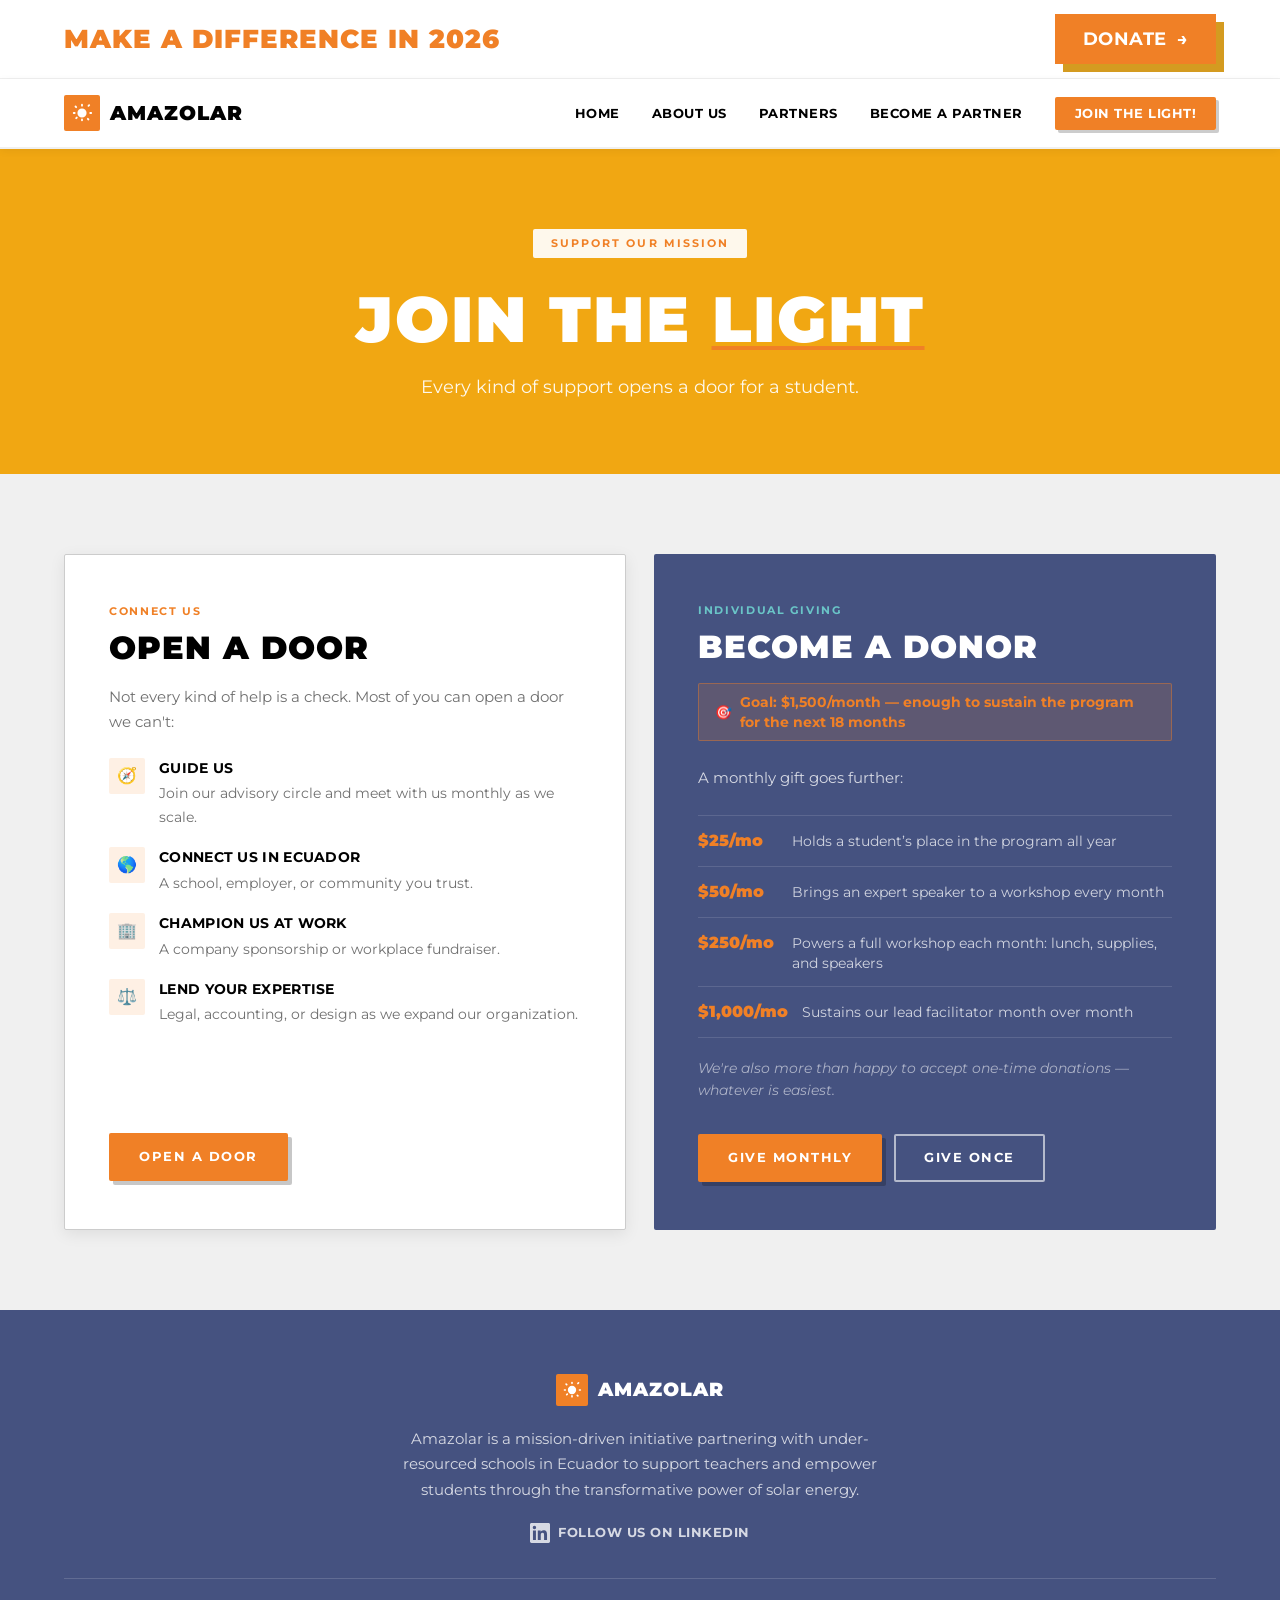
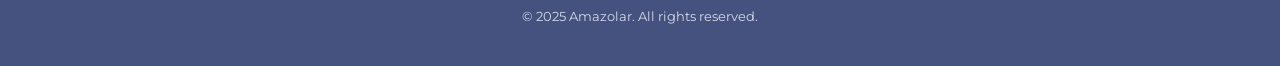
==== commit 9d6b976e: "Add top action bar with Donate button on all pages" ====
--- a/join.html
+++ b/join.html
@@ -229,6 +229,63 @@
     .footer__social svg { width: 20px; height: 20px; fill: currentColor; }
     .footer__divider { width: 100%; height: 1px; background: rgba(255,255,255,0.15); margin: 8px 0; }
     .footer__copy { font-size: 0.8rem; }
+
+    /* ============================================================
+       TOP ACTION BAR
+    ============================================================ */
+    .action-bar {
+      background: #ffffff;
+      border-bottom: 1px solid #f0f0f0;
+    }
+    .action-bar__inner {
+      display: flex;
+      align-items: center;
+      justify-content: space-between;
+      gap: 24px;
+      padding: 14px 0;
+    }
+    .action-bar__msg {
+      font-family: 'Montserrat', sans-serif;
+      font-weight: 900;
+      text-transform: uppercase;
+      letter-spacing: 1px;
+      color: #f08026;
+      font-size: clamp(1rem, 2.2vw, 1.6rem);
+      margin: 0;
+      line-height: 1;
+    }
+    .action-bar__donate {
+      position: relative;
+      display: inline-flex;
+      align-items: center;
+      gap: 10px;
+      background: #f08026;
+      color: #ffffff;
+      font-family: 'Montserrat', sans-serif;
+      font-weight: 700;
+      text-transform: uppercase;
+      letter-spacing: 0.5px;
+      font-size: clamp(0.9rem, 1.5vw, 1.1rem);
+      padding: 12px 28px;
+      text-decoration: none;
+      box-shadow: 8px 8px 0 0 #d49b20;
+      transition: transform 0.15s ease, box-shadow 0.15s ease;
+      white-space: nowrap;
+    }
+    .action-bar__donate:hover {
+      transform: translate(2px, 2px);
+      box-shadow: 4px 4px 0 0 #d49b20;
+    }
+
+    @media (max-width: 600px) {
+      .action-bar__inner {
+        flex-wrap: wrap;
+        padding: 10px 0;
+        gap: 12px;
+      }
+      .action-bar__msg { font-size: 0.95rem; }
+      .action-bar__donate { font-size: 0.85rem; padding: 10px 20px; }
+    }
 
     /* ============================================================
        RESPONSIVE
@@ -256,6 +313,14 @@
   </style>
 </head>
 <body>
+
+  <!-- TOP ACTION BAR -->
+  <div class="action-bar">
+    <div class="container action-bar__inner">
+      <p class="action-bar__msg">Make a difference in 2026</p>
+      <a href="/join" class="action-bar__donate">Donate <span aria-hidden="true">→</span></a>
+    </div>
+  </div>
 
   <!-- NAVBAR -->
   <nav class="navbar" role="navigation" aria-label="Main navigation">
